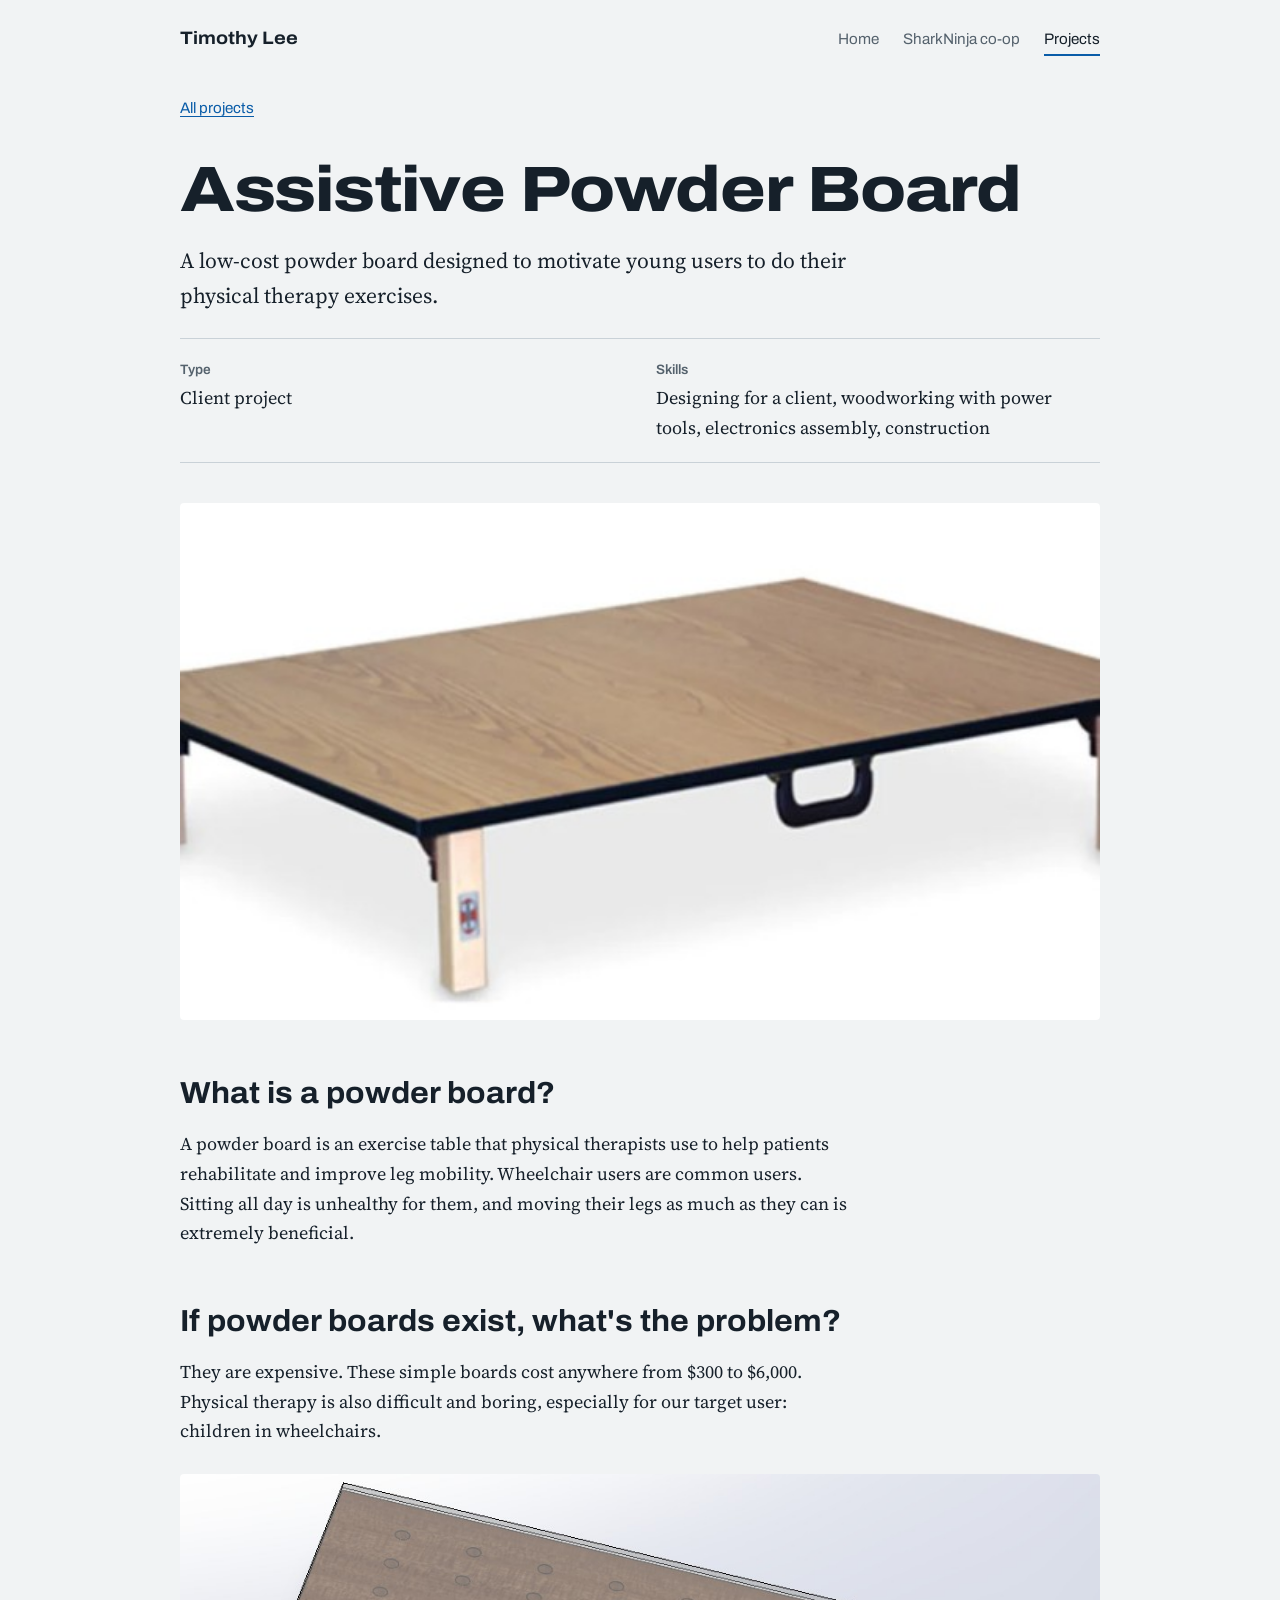
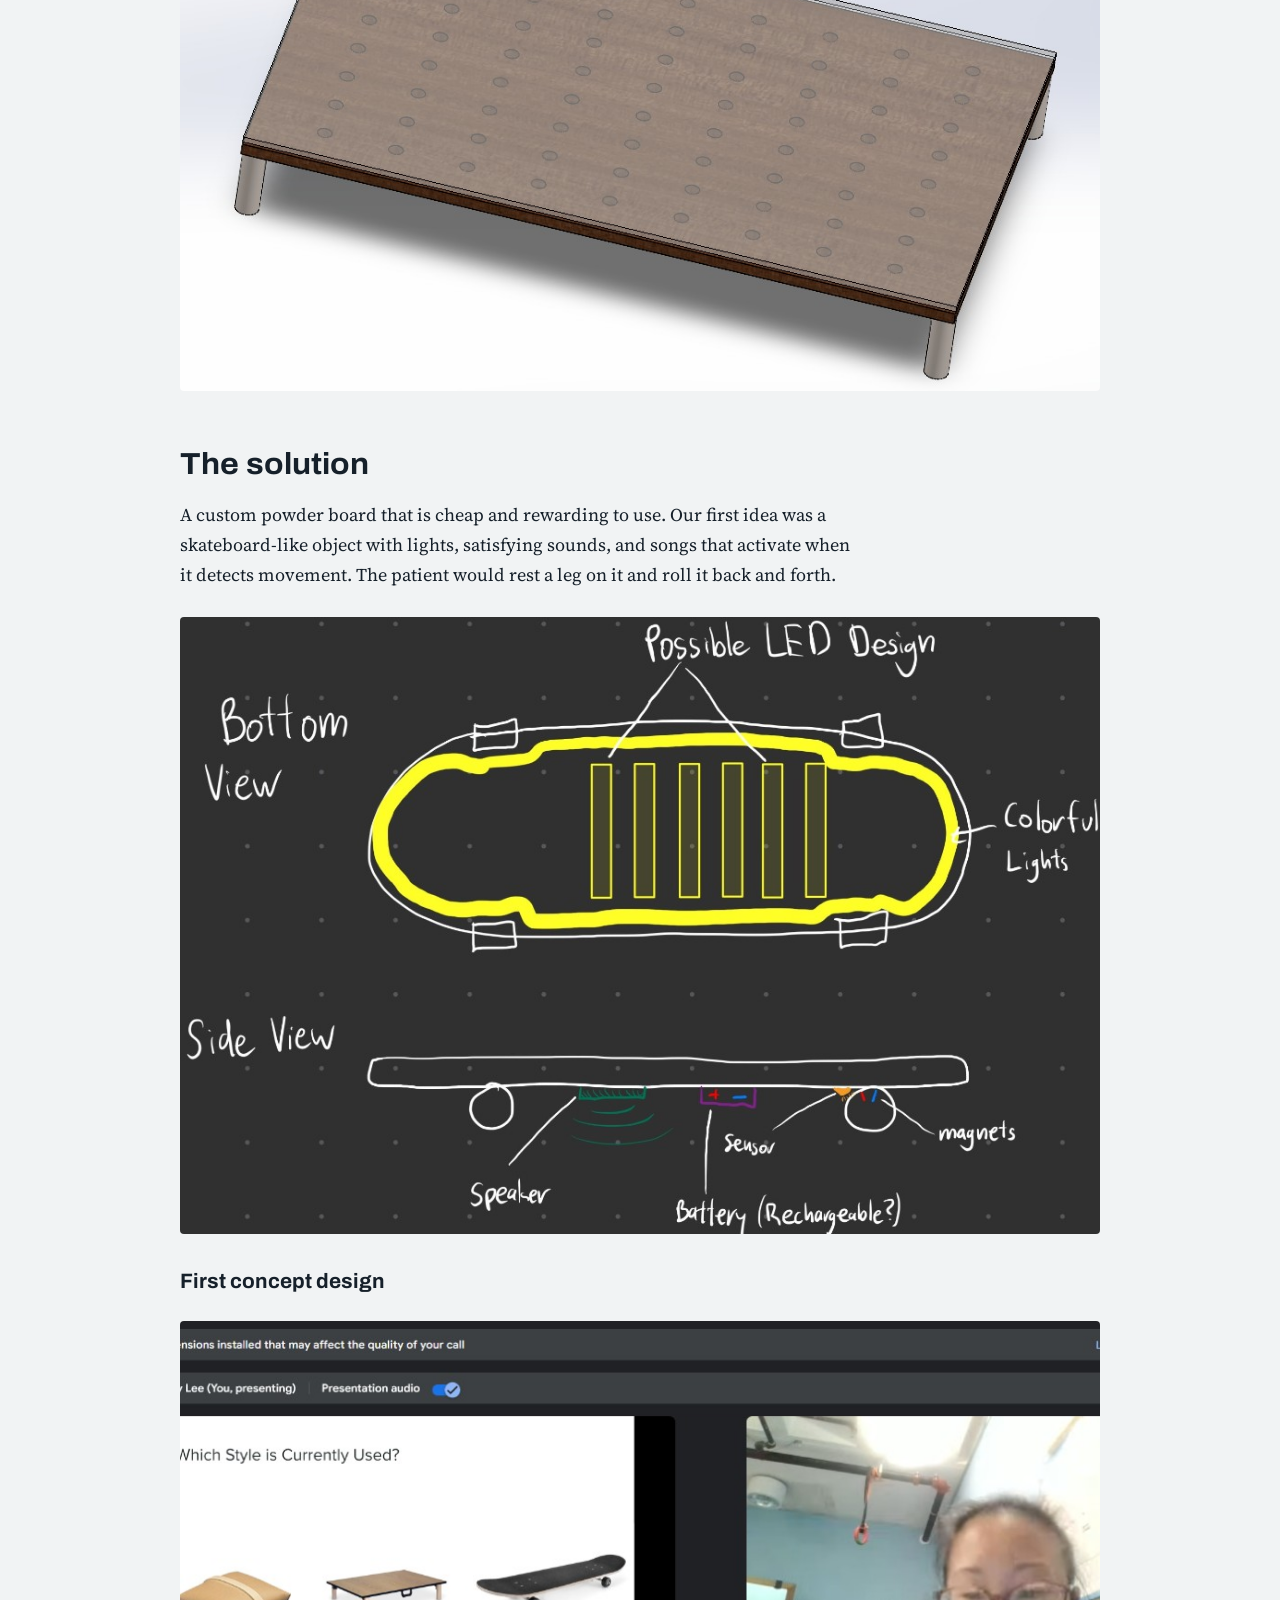
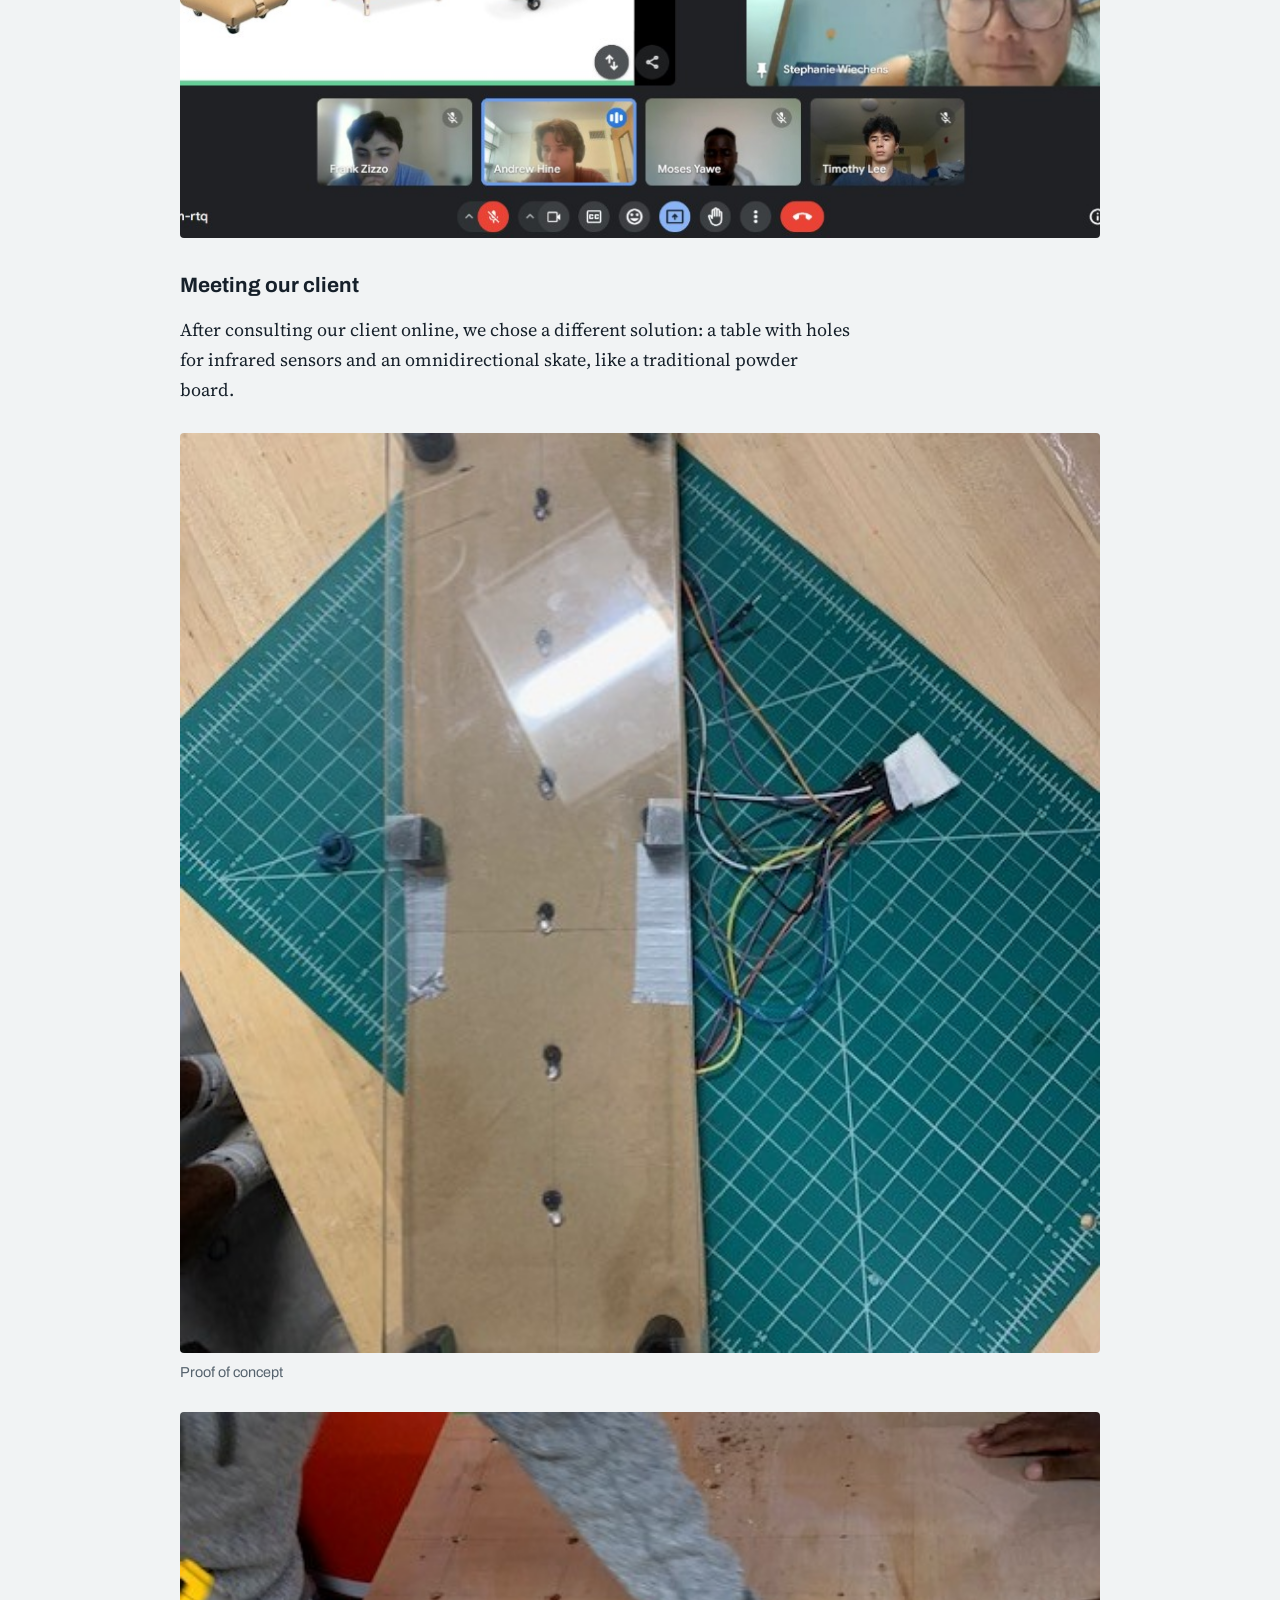
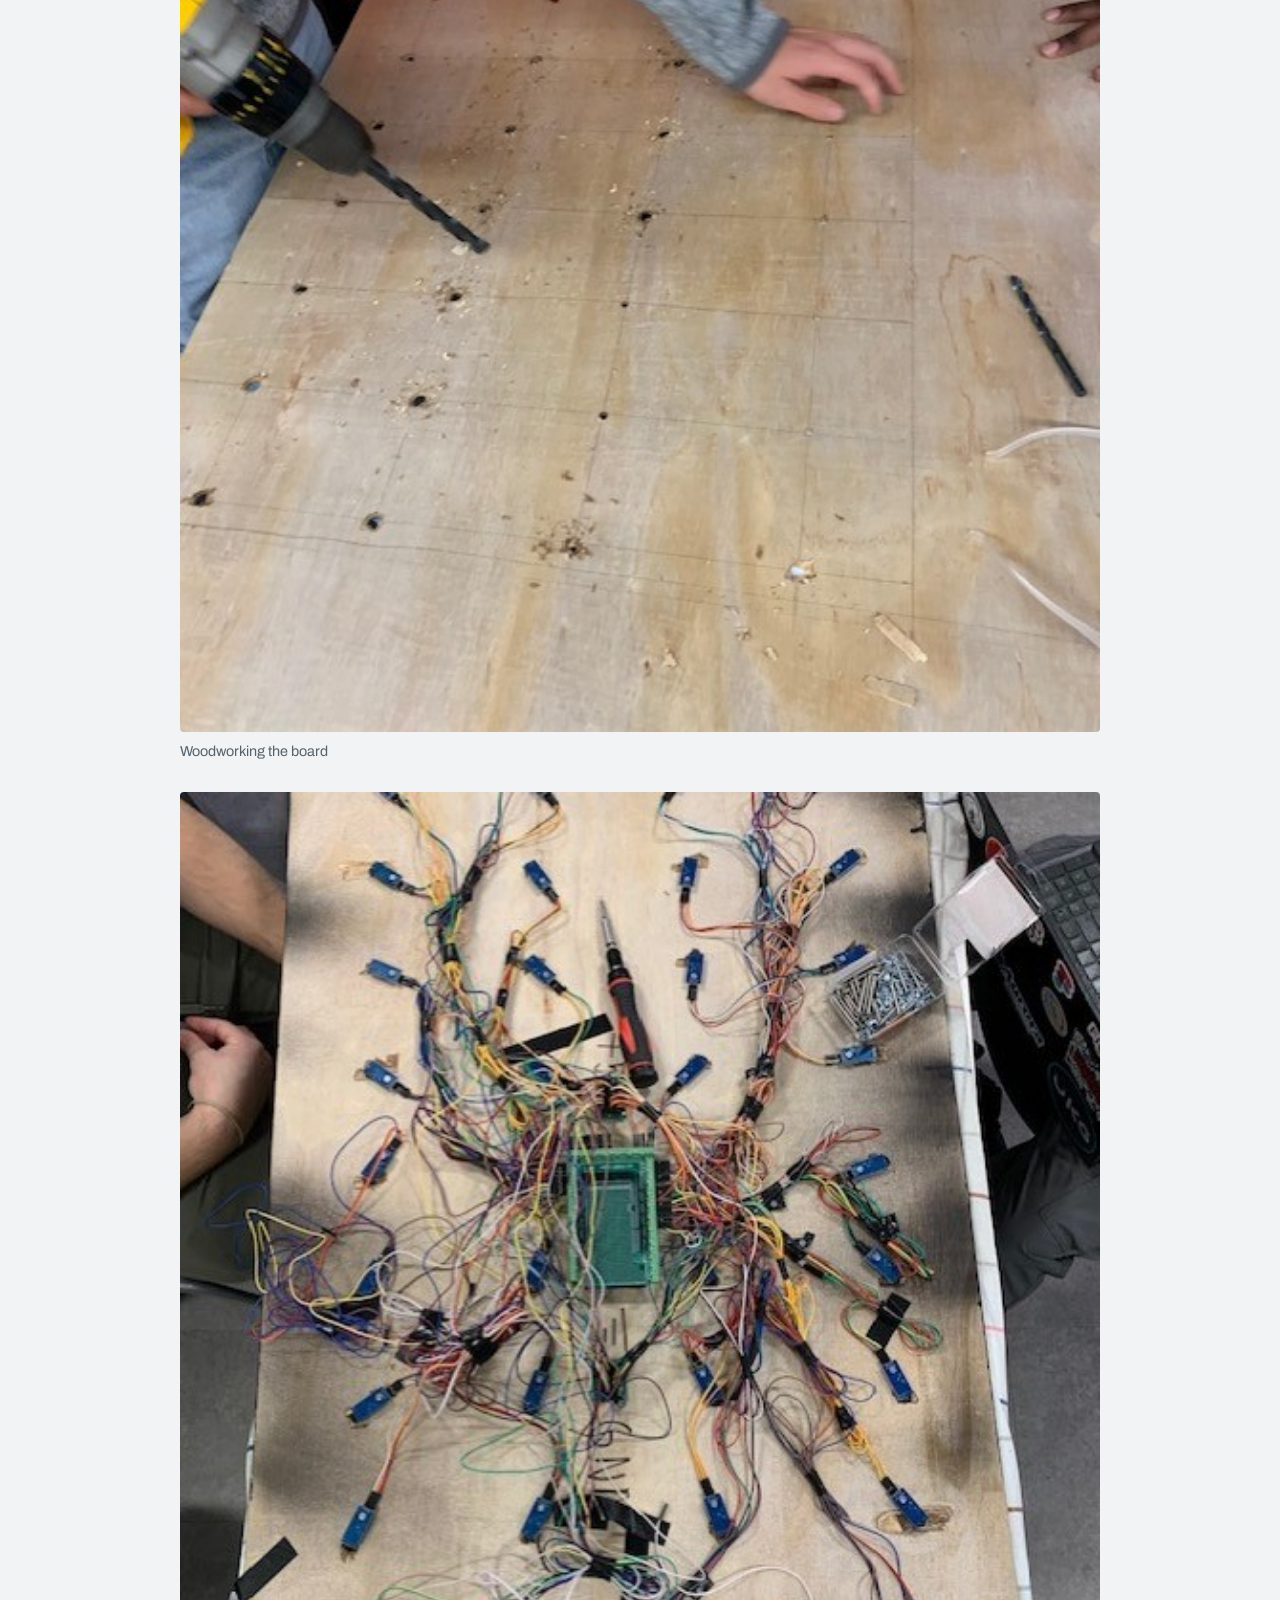
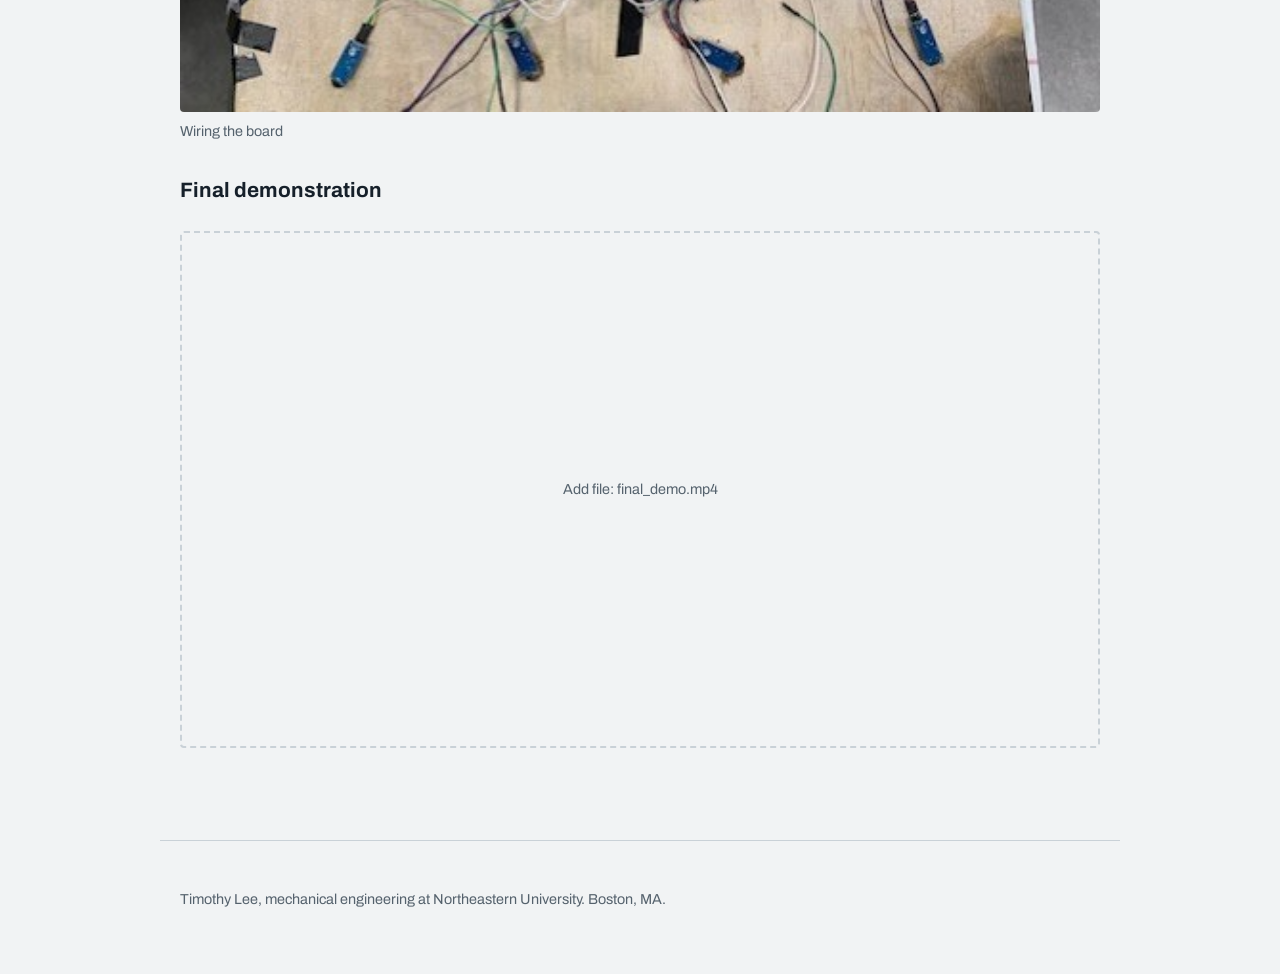
==== assistive-powder-board.html @ 6913d3f7 "Initial commit of portfolio site Co-Authored-By: Claude Opus 5.5 <noreply@anthropic.com>" ====
<!DOCTYPE html>
<html lang="en">
<head>
<meta charset="utf-8">
<meta name="viewport" content="width=device-width, initial-scale=1">
<title>Assistive Powder Board | Timothy Lee</title>
<meta name="description" content="A low-cost powder board designed to motivate young users to do their physical therapy exercises.">
<link rel="preconnect" href="https://fonts.googleapis.com">
<link rel="preconnect" href="https://fonts.gstatic.com" crossorigin>
<link href="https://fonts.googleapis.com/css2?family=Archivo:wdth,wght@75..125,400..800&family=Source+Serif+4:opsz,wght@8..60,400;8..60,600&display=swap" rel="stylesheet">
<link rel="stylesheet" href="style.css">
</head>
<body>
<header class="top">
  <a class="brand" href="index.html">Timothy Lee</a>
  <nav aria-label="Main"><a href="index.html">Home</a><a href="sharkninja.html">SharkNinja co-op</a><a href="projects.html" aria-current="page">Projects</a></nav>
</header>
<main>
<article class="project">
<a class="back" href="projects.html">All projects</a>
<h1>Assistive Powder Board</h1>
<p class="lede">A low-cost powder board designed to motivate young users to do their physical therapy exercises.</p>
<dl class="meta"><div><dt>Type</dt><dd>Client project</dd></div><div><dt>Skills</dt><dd>Designing for a client, woodworking with power tools, electronics assembly, construction</dd></div></dl>
<figure><img src="images/powder-hero.jpg" alt="" loading="lazy" data-name="powder-hero.jpg"></figure>
<h2>What is a powder board?</h2>
<p>A powder board is an exercise table that physical therapists use to help patients rehabilitate and improve leg mobility. Wheelchair users are common users. Sitting all day is unhealthy for them, and moving their legs as much as they can is extremely beneficial.</p>
<h2>If powder boards exist, what&#x27;s the problem?</h2>
<p>They are expensive. These simple boards cost anywhere from $300 to $6,000. Physical therapy is also difficult and boring, especially for our target user: children in wheelchairs.</p>
<figure><img src="images/powder-problem.jpg" alt="" loading="lazy" data-name="powder-problem.jpg"></figure>
<h2>The solution</h2>
<p>A custom powder board that is cheap and rewarding to use. Our first idea was a skateboard-like object with lights, satisfying sounds, and songs that activate when it detects movement. The patient would rest a leg on it and roll it back and forth.</p>
<figure><img src="images/powder-idea.jpg" alt="" loading="lazy" data-name="powder-idea.jpg"></figure>
<h3>First concept design</h3>
<figure><img src="images/powder-concept.jpg" alt="" loading="lazy" data-name="powder-concept.jpg"></figure>
<h3>Meeting our client</h3>
<p>After consulting our client online, we chose a different solution: a table with holes for infrared sensors and an omnidirectional skate, like a traditional powder board.</p>
<figure><img src="images/powder-poc.jpg" alt="Proof of concept" loading="lazy" data-name="powder-poc.jpg"><figcaption>Proof of concept</figcaption></figure>
<figure><img src="images/powder-wood.jpg" alt="Woodworking the board" loading="lazy" data-name="powder-wood.jpg"><figcaption>Woodworking the board</figcaption></figure>
<figure><img src="images/powder-wiring.jpg" alt="Wiring the board" loading="lazy" data-name="powder-wiring.jpg"><figcaption>Wiring the board</figcaption></figure>
<h3>Final demonstration</h3>
<figure><video controls preload="metadata" src="videos/final_demo.mp4" data-name="final_demo.mp4"></video></figure>
</article>
</main>
<footer>
  <p>Timothy Lee, mechanical engineering at Northeastern University. Boston, MA.</p>
</footer>
<script src="site.js"></script>
</body>
</html>
---- style.css ----
:root{
  --bg:#F1F3F4; --ink:#16202A; --muted:#55626D; --line:#C9D1D7; --accent:#0A5CA8; --panel:#E4E9EC;
  --sans:"Archivo","Helvetica Neue",Arial,sans-serif;
  --serif:"Source Serif 4",Georgia,"Times New Roman",serif;
}
@media (prefers-color-scheme:dark){
  :root{--bg:#10171D; --ink:#E7ECEF; --muted:#9AA7B1; --line:#2B3843; --accent:#6DB3F2; --panel:#18222B}
}
*{box-sizing:border-box}
html{scroll-behavior:smooth}
body{margin:0;background:var(--bg);color:var(--ink);font-family:var(--serif);font-size:1.125rem;line-height:1.65}
a{color:var(--accent);text-underline-offset:3px}
a:focus-visible,button:focus-visible{outline:3px solid var(--accent);outline-offset:3px}
.top{display:flex;justify-content:space-between;align-items:baseline;gap:1rem;flex-wrap:wrap;max-width:60rem;margin:0 auto;padding:1.5rem 1.25rem}
.brand{font-family:var(--sans);font-weight:700;color:var(--ink);text-decoration:none;font-stretch:110%}
nav{display:flex;gap:1.5rem;font-family:var(--sans);font-size:.95rem}
nav a{color:var(--muted);text-decoration:none;padding-bottom:2px;border-bottom:2px solid transparent}
nav a:hover{color:var(--ink)}
nav a[aria-current="page"]{color:var(--ink);border-bottom-color:var(--accent)}
main{max-width:60rem;margin:0 auto;padding:0 1.25rem 4rem}
h1,h2,h3{font-family:var(--sans);line-height:1.15;margin:0}
.hero{padding:4rem 0 2.5rem}
.hero h1{font-size:clamp(3.2rem,12vw,8rem);font-weight:800;font-stretch:125%;letter-spacing:-.03em;line-height:.95}
.hero-sub{font-family:var(--sans);font-size:clamp(1.15rem,2.4vw,1.5rem);max-width:34rem;margin:1.5rem 0 0;color:var(--muted)}
.about{max-width:40rem;padding:1rem 0 2rem}
.featured h2,.list-page h1{font-size:1.5rem;font-weight:700;margin:3rem 0 .5rem}
.list-page h1{font-size:clamp(2rem,6vw,3.2rem);font-stretch:115%;font-weight:800;margin-top:2rem}
.rows{list-style:none;margin:0;padding:0;border-top:1px solid var(--line)}
.rows li{border-bottom:1px solid var(--line)}
.rows a{display:grid;grid-template-columns:minmax(10rem,16rem) 1fr;gap:1.5rem;padding:1.1rem .25rem;color:var(--ink);text-decoration:none}
.rows a:hover .t{color:var(--accent);text-decoration:underline;text-underline-offset:4px}
.rows .t{font-family:var(--sans);font-weight:700}
.rows .d{color:var(--muted)}
@media (max-width:40rem){.rows a{grid-template-columns:1fr;gap:.25rem}}
/* project pages */
.back{font-family:var(--sans);font-size:.95rem;display:inline-block;margin:1rem 0 2rem}
.project h1{font-size:clamp(2.2rem,7vw,4rem);font-weight:800;font-stretch:115%;letter-spacing:-.02em}
.lede{font-size:1.35rem;max-width:42rem;margin:1rem 0 1.5rem}
.meta{display:grid;grid-template-columns:repeat(auto-fit,minmax(14rem,1fr));gap:1rem 2rem;margin:0 0 2.5rem;padding:1.25rem 0;border-top:1px solid var(--line);border-bottom:1px solid var(--line)}
.meta dt{font-family:var(--sans);font-size:.85rem;color:var(--muted);font-weight:600}
.meta dd{margin:.1rem 0 0}
.project h2{font-size:1.9rem;font-weight:700;margin:3.5rem 0 1rem;font-stretch:105%}
.project h3{font-size:1.3rem;font-weight:700;margin:2.2rem 0 .75rem}
.project p,.project ul,.project ol{max-width:42rem}
.project li{margin:.3rem 0}
figure{margin:1.75rem 0}
figure img,figure video,figure iframe{display:block;width:100%;height:auto;border-radius:4px;background:var(--panel)}
figure iframe{aspect-ratio:16/9;border:0}
figcaption{font-family:var(--sans);font-size:.9rem;color:var(--muted);margin-top:.5rem;max-width:42rem}
.missing{display:flex;align-items:center;justify-content:center;aspect-ratio:16/9;border:2px dashed var(--line);border-radius:4px;color:var(--muted);font-family:var(--sans);font-size:.9rem;text-align:center;padding:1rem}
footer{max-width:60rem;margin:0 auto;padding:2rem 1.25rem 3rem;border-top:1px solid var(--line);color:var(--muted);font-family:var(--sans);font-size:.9rem}
@media (prefers-reduced-motion:reduce){html{scroll-behavior:auto}}
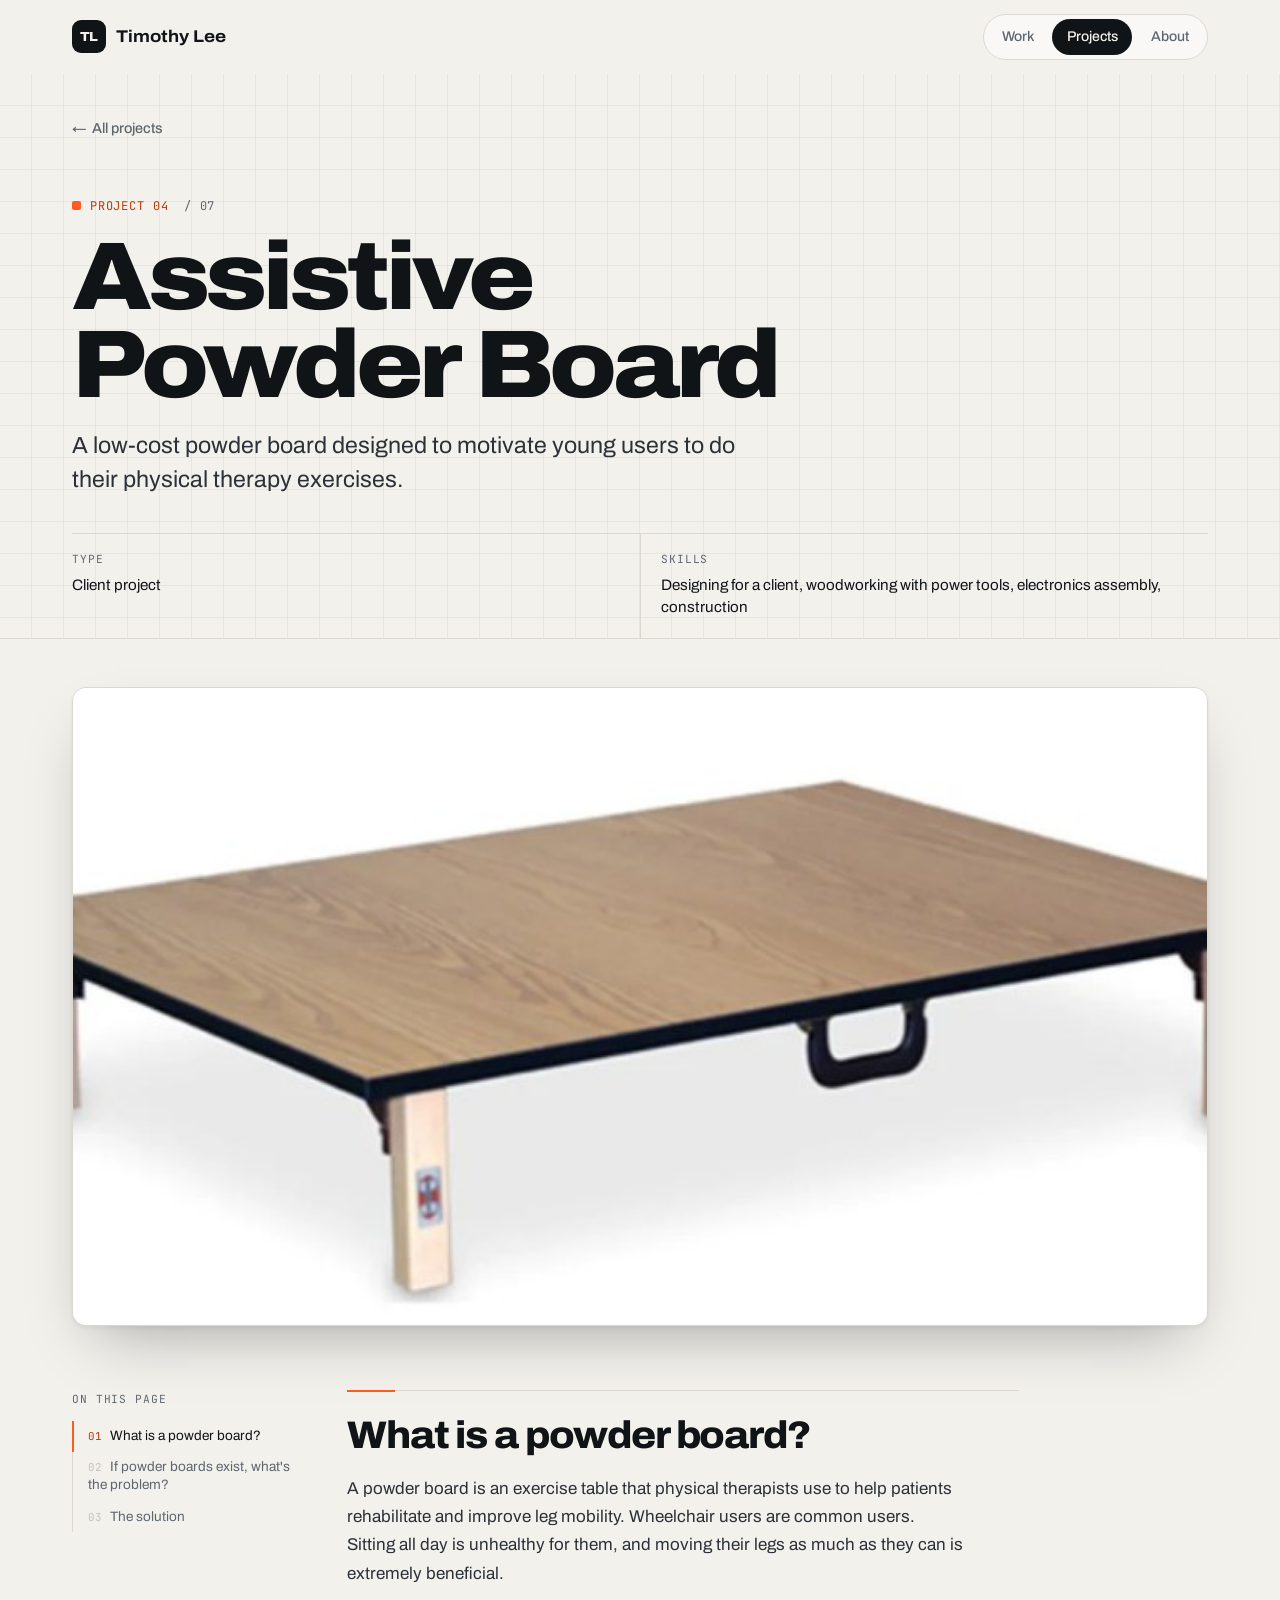
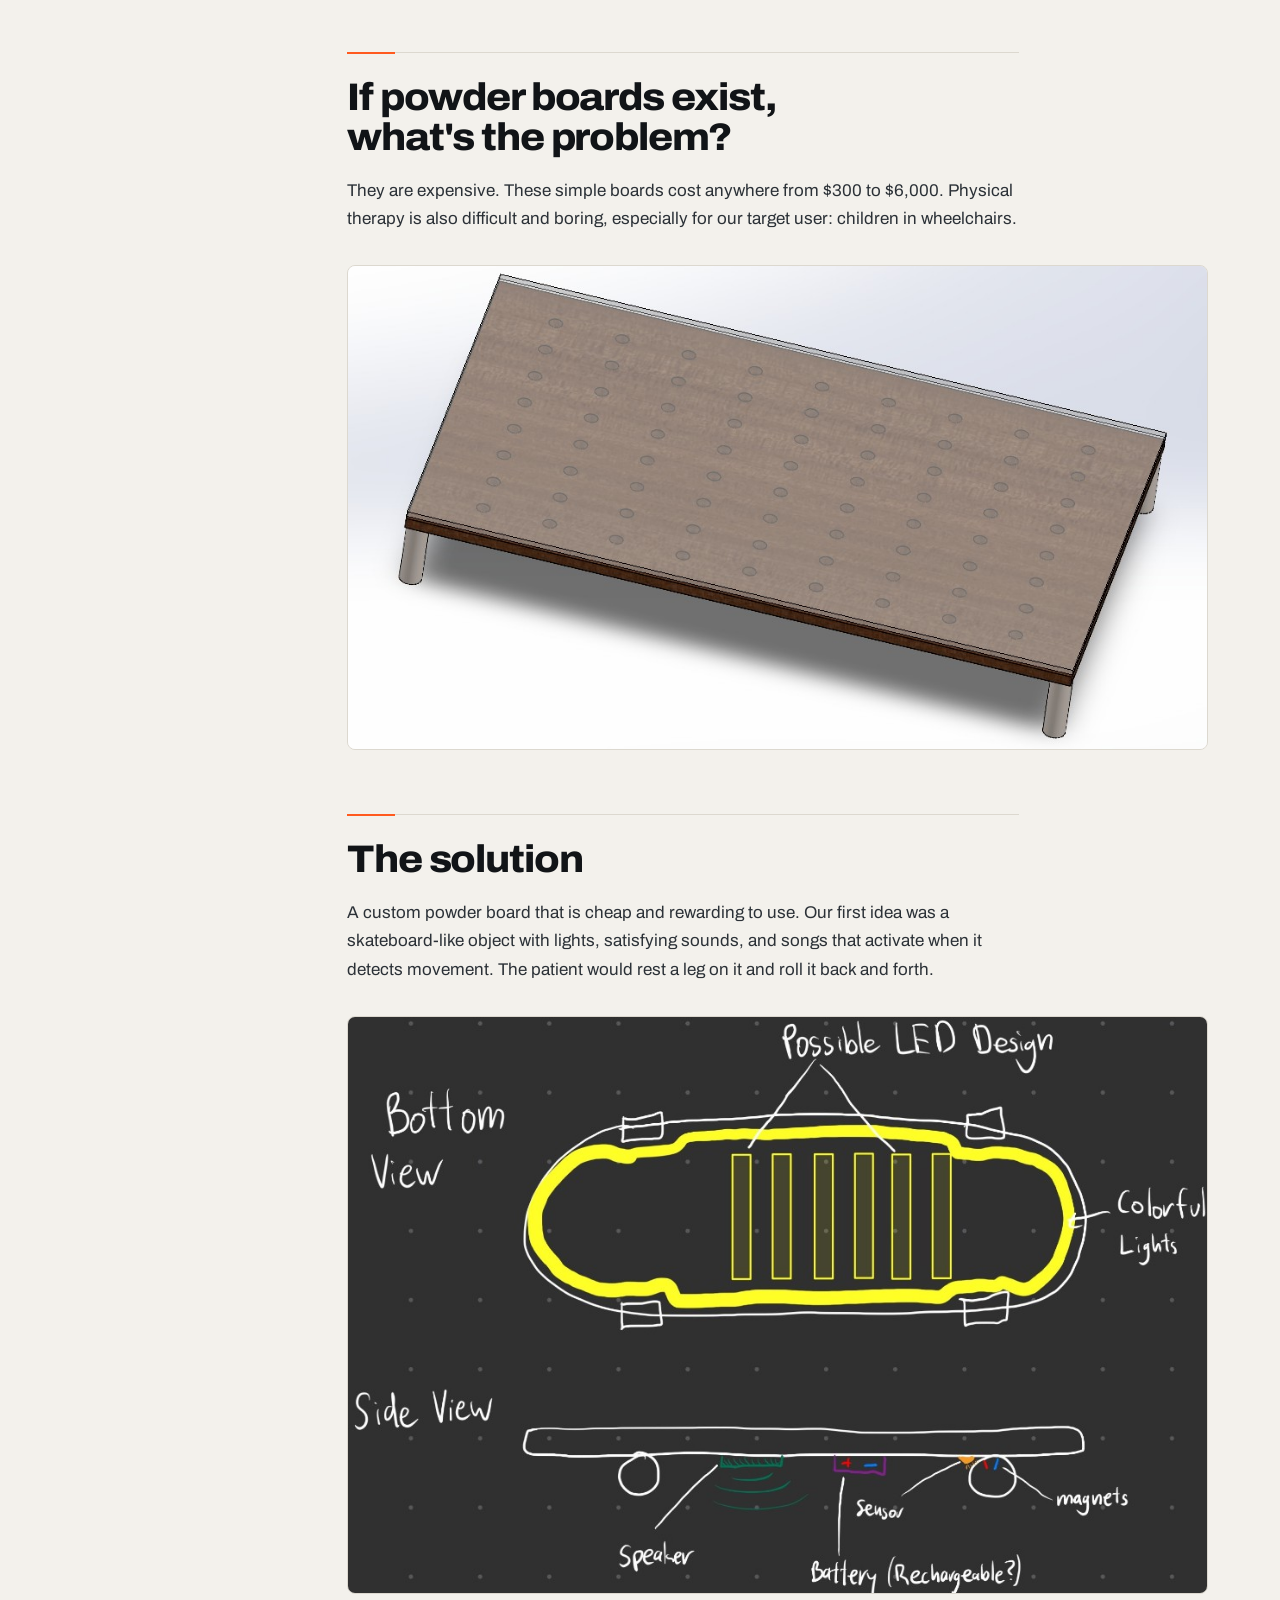
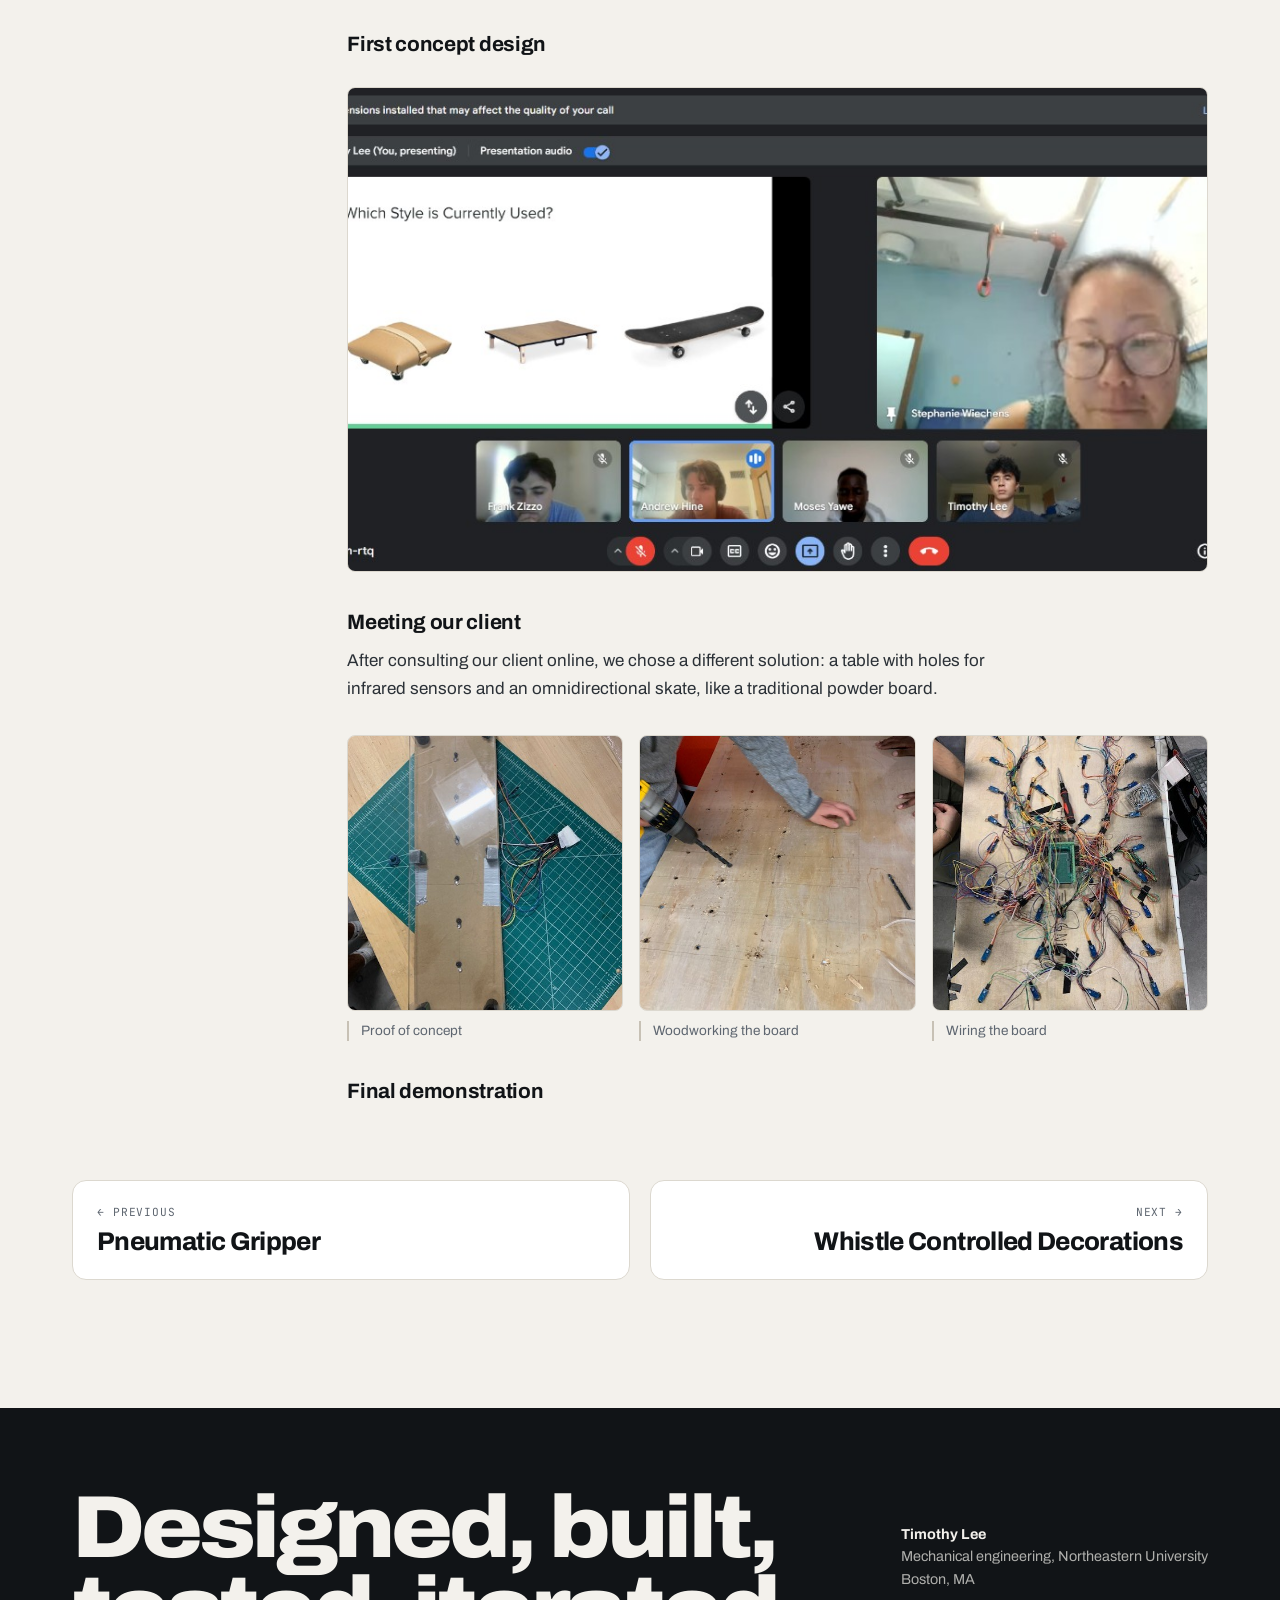
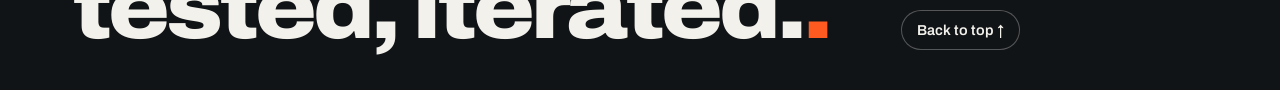
==== commit 8f4fe24f: "Redesign portfolio site New visual design with project cards, case-study layout, table of contents, " ====
--- a/assistive-powder-board.html
+++ b/assistive-powder-board.html
@@ -5,45 +5,61 @@
 <meta name="viewport" content="width=device-width, initial-scale=1">
 <title>Assistive Powder Board | Timothy Lee</title>
 <meta name="description" content="A low-cost powder board designed to motivate young users to do their physical therapy exercises.">
+<meta name="theme-color" content="#F3F1EC" media="(prefers-color-scheme: light)">
+<meta name="theme-color" content="#0D1013" media="(prefers-color-scheme: dark)">
+<link rel="icon" href="data:image/svg+xml,%3Csvg xmlns='http://www.w3.org/2000/svg' viewBox='0 0 64 64'%3E%3Crect width='64' height='64' rx='14' fill='%23FF5A1F'/%3E%3Ctext x='32' y='43' font-family='Arial,sans-serif' font-size='30' font-weight='800' text-anchor='middle' fill='%23111417'%3ETL%3C/text%3E%3C/svg%3E">
 <link rel="preconnect" href="https://fonts.googleapis.com">
 <link rel="preconnect" href="https://fonts.gstatic.com" crossorigin>
-<link href="https://fonts.googleapis.com/css2?family=Archivo:wdth,wght@75..125,400..800&family=Source+Serif+4:opsz,wght@8..60,400;8..60,600&display=swap" rel="stylesheet">
+<link href="https://fonts.googleapis.com/css2?family=Archivo:wdth,wght@62..125,100..900&family=JetBrains+Mono:wght@400;500&display=swap" rel="stylesheet">
 <link rel="stylesheet" href="style.css">
+<script>document.documentElement.classList.add('js')</script>
 </head>
-<body>
-<header class="top">
-  <a class="brand" href="index.html">Timothy Lee</a>
-  <nav aria-label="Main"><a href="index.html">Home</a><a href="sharkninja.html">SharkNinja co-op</a><a href="projects.html" aria-current="page">Projects</a></nav>
-</header>
-<main>
+<body id="top">
+<a class="skip" href="#main">Skip to content</a>
+<header class="top"><div class="top-in">
+  <a class="brand" href="index.html"><span class="mark" aria-hidden="true">TL</span><span class="brand-name">Timothy Lee</span></a>
+  <nav aria-label="Main"><a href="index.html#work">Work</a><a href="projects.html" aria-current="page">Projects</a><a href="index.html#about">About</a></nav>
+</div></header>
+<main id="main">
 <article class="project">
-<a class="back" href="projects.html">All projects</a>
+<header class="proj-head"><div class="wrap">
+<a class="back" href="projects.html"><span aria-hidden="true">←</span> All projects</a>
+<p class="kicker"><span>Project 04</span><span>/ 07</span></p>
 <h1>Assistive Powder Board</h1>
 <p class="lede">A low-cost powder board designed to motivate young users to do their physical therapy exercises.</p>
 <dl class="meta"><div><dt>Type</dt><dd>Client project</dd></div><div><dt>Skills</dt><dd>Designing for a client, woodworking with power tools, electronics assembly, construction</dd></div></dl>
-<figure><img src="images/powder-hero.jpg" alt="" loading="lazy" data-name="powder-hero.jpg"></figure>
-<h2>What is a powder board?</h2>
+</div></header>
+<div class="wrap"><figure class="cover"><img src="images/powder-hero.jpg" alt="" data-name="powder-hero.jpg"></figure></div>
+<div class="proj-body wrap has-toc">
+<aside class="toc" aria-label="On this page"><p class="toc-h">On this page</p><ol><li><a href="#what-is-a-powder-board">What is a powder board?</a></li><li><a href="#if-powder-boards-exist-what-s-the-problem">If powder boards exist, what&#x27;s the problem?</a></li><li><a href="#the-solution">The solution</a></li></ol></aside>
+<div class="prose">
+<h2 id="what-is-a-powder-board">What is a powder board?</h2>
 <p>A powder board is an exercise table that physical therapists use to help patients rehabilitate and improve leg mobility. Wheelchair users are common users. Sitting all day is unhealthy for them, and moving their legs as much as they can is extremely beneficial.</p>
-<h2>If powder boards exist, what&#x27;s the problem?</h2>
+<h2 id="if-powder-boards-exist-what-s-the-problem">If powder boards exist, what&#x27;s the problem?</h2>
 <p>They are expensive. These simple boards cost anywhere from $300 to $6,000. Physical therapy is also difficult and boring, especially for our target user: children in wheelchairs.</p>
 <figure><img src="images/powder-problem.jpg" alt="" loading="lazy" data-name="powder-problem.jpg"></figure>
-<h2>The solution</h2>
+<h2 id="the-solution">The solution</h2>
 <p>A custom powder board that is cheap and rewarding to use. Our first idea was a skateboard-like object with lights, satisfying sounds, and songs that activate when it detects movement. The patient would rest a leg on it and roll it back and forth.</p>
 <figure><img src="images/powder-idea.jpg" alt="" loading="lazy" data-name="powder-idea.jpg"></figure>
 <h3>First concept design</h3>
 <figure><img src="images/powder-concept.jpg" alt="" loading="lazy" data-name="powder-concept.jpg"></figure>
 <h3>Meeting our client</h3>
 <p>After consulting our client online, we chose a different solution: a table with holes for infrared sensors and an omnidirectional skate, like a traditional powder board.</p>
-<figure><img src="images/powder-poc.jpg" alt="Proof of concept" loading="lazy" data-name="powder-poc.jpg"><figcaption>Proof of concept</figcaption></figure>
-<figure><img src="images/powder-wood.jpg" alt="Woodworking the board" loading="lazy" data-name="powder-wood.jpg"><figcaption>Woodworking the board</figcaption></figure>
-<figure><img src="images/powder-wiring.jpg" alt="Wiring the board" loading="lazy" data-name="powder-wiring.jpg"><figcaption>Wiring the board</figcaption></figure>
+<div class="gallery g3"><figure><img src="images/powder-poc.jpg" alt="Proof of concept" loading="lazy" data-name="powder-poc.jpg"><figcaption>Proof of concept</figcaption></figure><figure><img src="images/powder-wood.jpg" alt="Woodworking the board" loading="lazy" data-name="powder-wood.jpg"><figcaption>Woodworking the board</figcaption></figure><figure><img src="images/powder-wiring.jpg" alt="Wiring the board" loading="lazy" data-name="powder-wiring.jpg"><figcaption>Wiring the board</figcaption></figure></div>
 <h3>Final demonstration</h3>
-<figure><video controls preload="metadata" src="videos/final_demo.mp4" data-name="final_demo.mp4"></video></figure>
+<figure class="media"><video controls preload="metadata" src="videos/final_demo.mp4" data-name="final_demo.mp4"></video></figure>
+</div>
+</div>
+<nav class="pager wrap" aria-label="More work"><a class="prev" href="pneumatic-gripper.html"><span>Previous</span><strong>Pneumatic Gripper</strong></a><a class="next" href="whistle-controlled-decorations.html"><span>Next</span><strong>Whistle Controlled Decorations</strong></a></nav>
 </article>
 </main>
-<footer>
-  <p>Timothy Lee, mechanical engineering at Northeastern University. Boston, MA.</p>
-</footer>
+<footer class="foot"><div class="wrap foot-in">
+  <p class="foot-big">Designed, built,<br>tested, iterated.</p>
+  <div class="foot-meta">
+    <p><strong>Timothy Lee</strong><br>Mechanical engineering, Northeastern University<br>Boston, MA</p>
+    <a class="totop" href="#top">Back to top <span aria-hidden="true">↑</span></a>
+  </div>
+</div></footer>
 <script src="site.js"></script>
 </body>
 </html>
--- a/style.css
+++ b/style.css
@@ -1,52 +1,287 @@
+/* ---------- tokens ---------- */
 :root{
-  --bg:#F1F3F4; --ink:#16202A; --muted:#55626D; --line:#C9D1D7; --accent:#0A5CA8; --panel:#E4E9EC;
-  --sans:"Archivo","Helvetica Neue",Arial,sans-serif;
-  --serif:"Source Serif 4",Georgia,"Times New Roman",serif;
+  --bg:#F3F1EC; --surface:#FFFFFF; --sunk:#E9E6DF;
+  --ink:#111417; --ink-2:#2B3137; --muted:#5E6670;
+  --line:#DCD8CF; --line-2:#C7C1B5;
+  --accent:#FF5A1F; --accent-ink:#B83A0B; --accent-soft:#FFE4D6; --on-accent:#111417;
+  --grid:rgba(17,20,23,.055); --foot-bg:#111417; --foot-ink:#F3F1EC;
+  --shadow:0 1px 2px rgba(17,20,23,.05),0 10px 30px -14px rgba(17,20,23,.22);
+  --shadow-lg:0 2px 4px rgba(17,20,23,.06),0 28px 60px -24px rgba(17,20,23,.35);
+  --sans:"Archivo",system-ui,-apple-system,"Segoe UI",Roboto,sans-serif;
+  --mono:"JetBrains Mono",ui-monospace,SFMono-Regular,Menlo,Consolas,monospace;
+  --wrap:76rem; --gutter:clamp(1rem,4vw,2.5rem); --r:14px; --r-sm:8px;
+  --ease:cubic-bezier(.2,.7,.2,1);
+  color-scheme:light;
 }
 @media (prefers-color-scheme:dark){
-  :root{--bg:#10171D; --ink:#E7ECEF; --muted:#9AA7B1; --line:#2B3843; --accent:#6DB3F2; --panel:#18222B}
-}
-*{box-sizing:border-box}
-html{scroll-behavior:smooth}
-body{margin:0;background:var(--bg);color:var(--ink);font-family:var(--serif);font-size:1.125rem;line-height:1.65}
-a{color:var(--accent);text-underline-offset:3px}
-a:focus-visible,button:focus-visible{outline:3px solid var(--accent);outline-offset:3px}
-.top{display:flex;justify-content:space-between;align-items:baseline;gap:1rem;flex-wrap:wrap;max-width:60rem;margin:0 auto;padding:1.5rem 1.25rem}
-.brand{font-family:var(--sans);font-weight:700;color:var(--ink);text-decoration:none;font-stretch:110%}
-nav{display:flex;gap:1.5rem;font-family:var(--sans);font-size:.95rem}
-nav a{color:var(--muted);text-decoration:none;padding-bottom:2px;border-bottom:2px solid transparent}
-nav a:hover{color:var(--ink)}
-nav a[aria-current="page"]{color:var(--ink);border-bottom-color:var(--accent)}
-main{max-width:60rem;margin:0 auto;padding:0 1.25rem 4rem}
-h1,h2,h3{font-family:var(--sans);line-height:1.15;margin:0}
-.hero{padding:4rem 0 2.5rem}
-.hero h1{font-size:clamp(3.2rem,12vw,8rem);font-weight:800;font-stretch:125%;letter-spacing:-.03em;line-height:.95}
-.hero-sub{font-family:var(--sans);font-size:clamp(1.15rem,2.4vw,1.5rem);max-width:34rem;margin:1.5rem 0 0;color:var(--muted)}
-.about{max-width:40rem;padding:1rem 0 2rem}
-.featured h2,.list-page h1{font-size:1.5rem;font-weight:700;margin:3rem 0 .5rem}
-.list-page h1{font-size:clamp(2rem,6vw,3.2rem);font-stretch:115%;font-weight:800;margin-top:2rem}
-.rows{list-style:none;margin:0;padding:0;border-top:1px solid var(--line)}
-.rows li{border-bottom:1px solid var(--line)}
-.rows a{display:grid;grid-template-columns:minmax(10rem,16rem) 1fr;gap:1.5rem;padding:1.1rem .25rem;color:var(--ink);text-decoration:none}
-.rows a:hover .t{color:var(--accent);text-decoration:underline;text-underline-offset:4px}
-.rows .t{font-family:var(--sans);font-weight:700}
-.rows .d{color:var(--muted)}
-@media (max-width:40rem){.rows a{grid-template-columns:1fr;gap:.25rem}}
-/* project pages */
-.back{font-family:var(--sans);font-size:.95rem;display:inline-block;margin:1rem 0 2rem}
-.project h1{font-size:clamp(2.2rem,7vw,4rem);font-weight:800;font-stretch:115%;letter-spacing:-.02em}
-.lede{font-size:1.35rem;max-width:42rem;margin:1rem 0 1.5rem}
-.meta{display:grid;grid-template-columns:repeat(auto-fit,minmax(14rem,1fr));gap:1rem 2rem;margin:0 0 2.5rem;padding:1.25rem 0;border-top:1px solid var(--line);border-bottom:1px solid var(--line)}
-.meta dt{font-family:var(--sans);font-size:.85rem;color:var(--muted);font-weight:600}
-.meta dd{margin:.1rem 0 0}
-.project h2{font-size:1.9rem;font-weight:700;margin:3.5rem 0 1rem;font-stretch:105%}
-.project h3{font-size:1.3rem;font-weight:700;margin:2.2rem 0 .75rem}
-.project p,.project ul,.project ol{max-width:42rem}
-.project li{margin:.3rem 0}
-figure{margin:1.75rem 0}
-figure img,figure video,figure iframe{display:block;width:100%;height:auto;border-radius:4px;background:var(--panel)}
+  :root{
+    --bg:#0D1013; --surface:#151A1F; --sunk:#11151A;
+    --ink:#ECEEF0; --ink-2:#C9CED3; --muted:#98A1AB;
+    --line:#232A31; --line-2:#333C46;
+    --accent:#FF6A33; --accent-ink:#FF8D60; --accent-soft:#2E1A12; --on-accent:#111417;
+    --grid:rgba(236,238,240,.045); --foot-bg:#07090B; --foot-ink:#ECEEF0;
+    --shadow:0 1px 2px rgba(0,0,0,.4),0 12px 32px -16px rgba(0,0,0,.8);
+    --shadow-lg:0 2px 4px rgba(0,0,0,.4),0 30px 70px -26px rgba(0,0,0,.9);
+    color-scheme:dark;
+  }
+}
+
+/* ---------- base ---------- */
+*,*::before,*::after{box-sizing:border-box}
+html{scroll-behavior:smooth;scroll-padding-top:5.5rem;-webkit-text-size-adjust:100%}
+body{margin:0;background:var(--bg);color:var(--ink);font-family:var(--sans);font-size:1.0625rem;line-height:1.65;
+  font-variation-settings:"wdth" 100;-webkit-font-smoothing:antialiased;text-rendering:optimizeLegibility;overflow-x:hidden}
+img,video,iframe{max-width:100%}
+a{color:var(--accent-ink);text-decoration-thickness:1px;text-underline-offset:3px}
+a:hover{text-decoration-thickness:2px}
+:focus-visible{outline:2px solid var(--accent);outline-offset:3px;border-radius:4px}
+::selection{background:var(--accent);color:var(--on-accent)}
+h1,h2,h3{margin:0;line-height:1.05;letter-spacing:-.02em;text-wrap:balance}
+p{text-wrap:pretty}
+.wrap{max-width:var(--wrap);margin-inline:auto;padding-inline:var(--gutter)}
+.skip{position:absolute;left:-999px;top:.5rem;z-index:100;background:var(--ink);color:var(--bg);padding:.5rem .9rem;border-radius:var(--r-sm)}
+.skip:focus{left:.5rem}
+
+.kicker{display:flex;flex-wrap:wrap;gap:.35rem .9rem;margin:0 0 1rem;font-family:var(--mono);font-size:.75rem;letter-spacing:.08em;text-transform:uppercase;color:var(--muted)}
+.kicker span:first-child{color:var(--accent-ink)}
+.kicker span:first-child::before{content:"";display:inline-block;width:.55rem;height:.55rem;margin-right:.55rem;background:var(--accent);border-radius:2px;vertical-align:.02rem}
+
+.tags{display:flex;flex-wrap:wrap;gap:.4rem}
+.tags span{font-family:var(--mono);font-size:.7rem;letter-spacing:.03em;padding:.22rem .55rem;border:1px solid var(--line-2);border-radius:999px;color:var(--ink-2);background:color-mix(in srgb,var(--surface) 60%,transparent)}
+
+/* ---------- header ---------- */
+.top{position:sticky;top:0;z-index:50;background:color-mix(in srgb,var(--bg) 82%,transparent);
+  backdrop-filter:saturate(1.4) blur(14px);-webkit-backdrop-filter:saturate(1.4) blur(14px);
+  border-bottom:1px solid transparent;transition:border-color .2s}
+.top.scrolled{border-bottom-color:var(--line)}
+.top-in{display:flex;align-items:center;justify-content:space-between;gap:1rem;max-width:var(--wrap);margin:0 auto;padding:.85rem var(--gutter)}
+.brand{display:flex;align-items:center;gap:.65rem;color:var(--ink);text-decoration:none;font-weight:700;font-variation-settings:"wdth" 110}
+.mark{display:grid;place-items:center;width:2.1rem;height:2.1rem;border-radius:9px;background:var(--ink);color:var(--bg);
+  font-size:.82rem;font-weight:800;letter-spacing:-.02em;transition:background .25s var(--ease),transform .25s var(--ease)}
+.brand:hover .mark{background:var(--accent);color:var(--on-accent);transform:rotate(-8deg)}
+nav[aria-label="Main"]{display:flex;gap:.25rem;padding:.25rem;border:1px solid var(--line);border-radius:999px;background:color-mix(in srgb,var(--surface) 55%,transparent)}
+nav[aria-label="Main"] a{font-size:.88rem;font-weight:500;color:var(--muted);text-decoration:none;padding:.4rem .9rem;border-radius:999px;transition:color .15s,background .15s}
+nav[aria-label="Main"] a:hover{color:var(--ink);background:var(--sunk)}
+nav[aria-label="Main"] a[aria-current="page"]{color:var(--bg);background:var(--ink)}
+@media (max-width:30rem){.brand-name{display:none}nav[aria-label="Main"] a{padding:.4rem .75rem}}
+
+/* ---------- buttons ---------- */
+.btn{display:inline-flex;align-items:center;gap:.5rem;padding:.8rem 1.25rem;border-radius:999px;background:var(--ink);color:var(--bg);
+  font-weight:600;font-size:.95rem;text-decoration:none;transition:transform .2s var(--ease),background .2s,box-shadow .2s}
+.btn:hover{background:var(--accent);color:var(--on-accent);transform:translateY(-2px);box-shadow:var(--shadow)}
+.btn.ghost{background:transparent;color:var(--ink);box-shadow:inset 0 0 0 1px var(--line-2)}
+.btn.ghost:hover{background:var(--surface);box-shadow:inset 0 0 0 1px var(--ink),var(--shadow)}
+
+/* ---------- hero ---------- */
+.hero{position:relative;overflow:hidden;border-bottom:1px solid var(--line);
+  background-image:linear-gradient(var(--grid) 1px,transparent 1px),linear-gradient(90deg,var(--grid) 1px,transparent 1px);
+  background-size:32px 32px;background-position:-1px -1px}
+.hero::after{content:"";position:absolute;inset:auto 0 0 0;height:40%;background:linear-gradient(transparent,var(--bg));pointer-events:none}
+.hero-in{position:relative;z-index:1;display:grid;grid-template-columns:1.05fr 1fr;gap:clamp(2rem,5vw,4.5rem);align-items:center;padding-block:clamp(3rem,8vw,6.5rem) clamp(3rem,7vw,5.5rem)}
+.hero h1{font-size:clamp(3.6rem,10.5vw,8.6rem);font-weight:850;line-height:.86;letter-spacing:-.045em;font-variation-settings:"wdth" 112;margin:.25rem 0 1.5rem}
+.hero .dot{color:var(--accent)}
+.hero-sub{font-size:clamp(1.1rem,1.8vw,1.35rem);line-height:1.5;color:var(--ink-2);max-width:31rem;margin:0 0 2rem}
+.cta{display:flex;flex-wrap:wrap;gap:.75rem;margin:0}
+.hero-art{display:grid;grid-template-columns:1fr 1fr;grid-template-rows:auto auto;gap:.9rem}
+.hf{margin:0;position:relative;border-radius:var(--r);overflow:hidden;background:var(--surface);box-shadow:var(--shadow-lg);border:1px solid var(--line)}
+.hf img{display:block;width:100%;height:100%;object-fit:cover;transition:transform .8s var(--ease)}
+.hf:hover img{transform:scale(1.04)}
+.hf1{grid-column:1/-1;aspect-ratio:16/9}
+.hf2,.hf3{aspect-ratio:4/3}
+.hf figcaption{position:absolute;left:.6rem;bottom:.6rem;display:flex;gap:.5rem;align-items:center;padding:.3rem .6rem;border-radius:999px;
+  background:color-mix(in srgb,var(--bg) 86%,transparent);backdrop-filter:blur(8px);-webkit-backdrop-filter:blur(8px);
+  font-family:var(--mono);font-size:.68rem;letter-spacing:.04em;color:var(--ink)}
+.hf figcaption span{color:var(--accent-ink)}
+.hf.thumb-missing{background:var(--sunk)}
+@media (min-width:56rem){
+  .hf1{transform:rotate(-1.2deg)}
+  .hf2{transform:translateY(.5rem) rotate(1.4deg)}
+  .hf3{transform:translateY(-.25rem) rotate(-.6deg)}
+}
+@media (max-width:56rem){.hero-in{grid-template-columns:1fr}}
+@media (max-width:36rem){.hf2 figcaption,.hf3 figcaption{display:none}}
+
+/* ---------- stats ---------- */
+.stats-band{border-bottom:1px solid var(--line)}
+.stats{display:grid;grid-template-columns:repeat(4,1fr);margin:0;padding-block:0}
+.stat{padding:1.6rem 1.25rem 1.7rem;border-left:1px solid var(--line)}
+.stat:first-child{border-left:0;padding-left:0}
+.stat dt{font-size:clamp(2rem,3.6vw,2.9rem);font-weight:800;letter-spacing:-.04em;line-height:1;font-variation-settings:"wdth" 108}
+.stat dd{margin:.6rem 0 0;font-size:.88rem;line-height:1.45;color:var(--muted);max-width:15rem}
+@media (max-width:56rem){
+  .stats{grid-template-columns:1fr 1fr}
+  .stat:nth-child(odd){border-left:0;padding-left:0}
+  .stat:nth-child(n+3){border-top:1px solid var(--line)}
+}
+
+/* ---------- sections ---------- */
+.section{padding-block:clamp(4rem,9vw,7rem) 0}
+.sec-head{display:flex;flex-wrap:wrap;align-items:flex-end;justify-content:space-between;gap:.5rem 2rem;margin-bottom:2rem;padding-bottom:1.25rem;border-bottom:1px solid var(--line)}
+.sec-head .kicker{flex-basis:100%;margin:0}
+.sec-head h2{font-size:clamp(2.4rem,6vw,4.25rem);font-weight:800;letter-spacing:-.04em;font-variation-settings:"wdth" 108}
+.sec-link{font-weight:600;font-size:.95rem;color:var(--ink);text-decoration:none;padding-bottom:.4rem}
+.sec-link:hover{color:var(--accent-ink)}
+
+/* ---------- experience ---------- */
+.xps{display:grid;grid-template-columns:1fr 1fr;gap:1.25rem}
+.xp{display:flex;flex-direction:column;color:inherit;text-decoration:none;background:var(--surface);border:1px solid var(--line);border-radius:var(--r);overflow:hidden;
+  transition:transform .35s var(--ease),box-shadow .35s var(--ease),border-color .35s}
+.xp:hover{transform:translateY(-4px);box-shadow:var(--shadow-lg);border-color:var(--line-2)}
+.xp-media{position:relative;display:block;aspect-ratio:16/8;overflow:hidden;background:var(--sunk);
+  background-image:linear-gradient(var(--grid) 1px,transparent 1px),linear-gradient(90deg,var(--grid) 1px,transparent 1px);background-size:24px 24px}
+.xp-media img{position:relative;z-index:1;display:block;width:100%;height:100%;object-fit:cover;transition:transform .8s var(--ease)}
+.xp:hover .xp-media img{transform:scale(1.04)}
+.xp-mono{position:absolute;inset:0;display:grid;place-items:center;font-size:clamp(6rem,14vw,10rem);font-weight:900;letter-spacing:-.06em;color:var(--accent);opacity:.9;font-variation-settings:"wdth" 125}
+.xp-body{display:flex;flex-direction:column;gap:.6rem;padding:1.5rem 1.5rem 1.6rem;flex:1}
+.xp-t{font-size:clamp(1.8rem,3.4vw,2.5rem);font-weight:800;letter-spacing:-.035em;line-height:1;font-variation-settings:"wdth" 106}
+.more{margin-top:auto;padding-top:.75rem;font-weight:600;font-size:.92rem;color:var(--ink)}
+.more span{display:inline-block;transition:transform .25s var(--ease)}
+.xp:hover .more{color:var(--accent-ink)}
+.xp:hover .more span{transform:translateX(4px)}
+@media (max-width:48rem){.xps{grid-template-columns:1fr}}
+
+/* ---------- project cards ---------- */
+.cards{display:grid;grid-template-columns:repeat(6,1fr);gap:1.25rem}
+.card{grid-column:span 2;display:flex;flex-direction:column;color:inherit;text-decoration:none;background:var(--surface);border:1px solid var(--line);border-radius:var(--r);overflow:hidden;
+  transition:transform .35s var(--ease),box-shadow .35s var(--ease),border-color .35s}
+.card:nth-child(1),.card:nth-child(2),.card:nth-child(6),.card:nth-child(7){grid-column:span 3}
+.card:hover{transform:translateY(-4px);box-shadow:var(--shadow-lg);border-color:var(--line-2)}
+.card-media{display:block;aspect-ratio:16/10;overflow:hidden;background:var(--sunk);border-bottom:1px solid var(--line)}
+.card-media img{display:block;width:100%;height:100%;object-fit:cover;transition:transform .8s var(--ease)}
+.card:hover .card-media img{transform:scale(1.05)}
+.card-body{display:flex;flex-direction:column;gap:.5rem;padding:1.15rem 1.25rem 1.35rem;flex:1}
+.card-num{font-family:var(--mono);font-size:.72rem;letter-spacing:.08em;text-transform:uppercase;color:var(--accent-ink)}
+.card-t{font-size:1.4rem;font-weight:750;letter-spacing:-.025em;line-height:1.1;font-variation-settings:"wdth" 104}
+.card-d{color:var(--muted);font-size:.97rem;line-height:1.5;margin-bottom:.35rem}
+.card .tags{margin-top:auto}
+@media (max-width:60rem){.cards{grid-template-columns:1fr 1fr}.card,.card:nth-child(n){grid-column:span 1}}
+@media (max-width:36rem){.cards{grid-template-columns:1fr}}
+
+/* ---------- about ---------- */
+.about{padding-bottom:1rem}
+.about-body{max-width:46rem;margin-left:auto}
+.about-body p{margin:0 0 1.1rem;color:var(--ink-2)}
+.about-lead{font-size:clamp(1.35rem,2.6vw,1.8rem);line-height:1.3;letter-spacing:-.015em;color:var(--ink) !important;font-weight:500}
+.facts{margin:2.25rem 0 0;border-top:1px solid var(--line)}
+.facts div{display:grid;grid-template-columns:9rem 1fr;gap:1rem;padding:1rem 0;border-bottom:1px solid var(--line)}
+.facts dt{font-family:var(--mono);font-size:.75rem;letter-spacing:.06em;text-transform:uppercase;color:var(--muted);padding-top:.2rem}
+.facts dd{margin:0}
+@media (max-width:36rem){.facts div{grid-template-columns:1fr;gap:.5rem}}
+
+/* ---------- list page ---------- */
+.list-page{padding-block:clamp(3rem,7vw,5rem) 0}
+.list-page h1{font-size:clamp(3rem,9vw,6.5rem);font-weight:850;letter-spacing:-.045em;line-height:.9;font-variation-settings:"wdth" 112}
+.list-page .lede{max-width:40rem;margin:1.25rem 0 2.5rem}
+
+/* ---------- project pages ---------- */
+.progress{position:fixed;top:0;left:0;right:0;height:3px;z-index:60;background:var(--accent);transform-origin:0 50%;transform:scaleX(0);pointer-events:none}
+.proj-head{border-bottom:1px solid var(--line);
+  background-image:linear-gradient(var(--grid) 1px,transparent 1px),linear-gradient(90deg,var(--grid) 1px,transparent 1px);background-size:32px 32px;background-position:-1px -1px}
+.proj-head .wrap{padding-block:clamp(1.5rem,4vw,2.5rem) 0}
+.back{display:inline-flex;gap:.4rem;align-items:center;font-size:.9rem;font-weight:500;color:var(--muted);text-decoration:none;margin-bottom:clamp(2rem,6vw,3.5rem)}
+.back:hover{color:var(--ink)}
+.project h1{font-size:clamp(2.8rem,8vw,6rem);font-weight:850;letter-spacing:-.045em;line-height:.92;font-variation-settings:"wdth" 110;max-width:16ch}
+.lede{font-size:clamp(1.15rem,2vw,1.45rem);line-height:1.45;color:var(--ink-2);max-width:44rem;margin:1.25rem 0 2.25rem}
+.meta{display:grid;grid-template-columns:repeat(auto-fit,minmax(13rem,1fr));margin:0;border-top:1px solid var(--line)}
+.meta div{padding:1rem 1.25rem 1.25rem 0}
+.meta div+div{padding-left:1.25rem;border-left:1px solid var(--line)}
+.meta dt{font-family:var(--mono);font-size:.7rem;letter-spacing:.08em;text-transform:uppercase;color:var(--muted)}
+.meta dd{margin:.35rem 0 0;font-size:.95rem;line-height:1.45}
+@media (max-width:40rem){.meta div+div{padding-left:0;border-left:0;border-top:1px solid var(--line)}}
+
+.cover{margin:clamp(2rem,5vw,3rem) 0 0}
+.cover img{border-radius:var(--r);box-shadow:var(--shadow-lg);width:100%;max-height:72vh;object-fit:cover}
+
+.proj-body{padding-block:clamp(2.5rem,6vw,4rem) 2rem}
+.proj-body.has-toc{display:grid;grid-template-columns:14rem minmax(0,1fr);gap:clamp(2rem,4vw,4rem)}
+.toc{position:sticky;top:6rem;align-self:start;font-size:.85rem}
+.toc-h{font-family:var(--mono);font-size:.7rem;letter-spacing:.08em;text-transform:uppercase;color:var(--muted);margin:0 0 .75rem}
+.toc ol{list-style:none;margin:0;padding:0;border-left:1px solid var(--line);counter-reset:t}
+.toc li{counter-increment:t}
+.toc a{display:block;padding:.4rem 0 .4rem .9rem;margin-left:-1px;border-left:2px solid transparent;color:var(--muted);text-decoration:none;line-height:1.35;transition:color .15s,border-color .15s}
+.toc a::before{content:counter(t,decimal-leading-zero);font-family:var(--mono);font-size:.68rem;color:var(--line-2);margin-right:.5rem}
+.toc a:hover{color:var(--ink)}
+.toc a.active{color:var(--ink);border-left-color:var(--accent)}
+.toc a.active::before{color:var(--accent-ink)}
+@media (max-width:64rem){.proj-body.has-toc{display:block}.toc{display:none}}
+
+.prose{min-width:0}
+.prose>p,.prose>ul,.prose>ol,.prose>h2,.prose>h3{max-width:42rem}
+.prose>p{color:var(--ink-2);margin:0 0 1.15rem}
+.prose>p:first-child{font-size:1.15rem;color:var(--ink)}
+.prose h2{font-size:clamp(1.7rem,3.4vw,2.4rem);font-weight:800;letter-spacing:-.03em;font-variation-settings:"wdth" 106;margin:4rem 0 1.25rem;padding-top:1.5rem;border-top:1px solid var(--line);position:relative}
+.prose h2::before{content:"";position:absolute;top:-1px;left:0;width:3rem;height:2px;background:var(--accent)}
+.prose>h2:first-child{margin-top:0}
+.prose h3{font-size:1.3rem;font-weight:700;letter-spacing:-.015em;margin:2.5rem 0 .8rem}
+.prose ul,.prose ol{padding-left:1.25rem;margin:0 0 1.25rem;color:var(--ink-2)}
+.prose li{margin:.35rem 0;padding-left:.25rem}
+.prose ul li::marker{color:var(--accent)}
+.prose ol li::marker{font-family:var(--mono);font-size:.85em;color:var(--accent-ink)}
+.ext{display:inline-flex;gap:.35rem;align-items:center;font-weight:600;padding:.6rem 1rem;border:1px solid var(--line-2);border-radius:999px;color:var(--ink);text-decoration:none}
+.ext:hover{border-color:var(--ink);background:var(--surface)}
+
+figure{margin:2rem 0}
+figure img,figure video,figure iframe{display:block;width:100%;height:auto;border-radius:var(--r-sm);background:var(--sunk);border:1px solid var(--line)}
+.prose figure img{cursor:zoom-in;transition:box-shadow .3s var(--ease)}
+.prose figure img:hover{box-shadow:var(--shadow)}
 figure iframe{aspect-ratio:16/9;border:0}
-figcaption{font-family:var(--sans);font-size:.9rem;color:var(--muted);margin-top:.5rem;max-width:42rem}
-.missing{display:flex;align-items:center;justify-content:center;aspect-ratio:16/9;border:2px dashed var(--line);border-radius:4px;color:var(--muted);font-family:var(--sans);font-size:.9rem;text-align:center;padding:1rem}
-footer{max-width:60rem;margin:0 auto;padding:2rem 1.25rem 3rem;border-top:1px solid var(--line);color:var(--muted);font-family:var(--sans);font-size:.9rem}
-@media (prefers-reduced-motion:reduce){html{scroll-behavior:auto}}
+figcaption{font-size:.85rem;line-height:1.45;color:var(--muted);margin-top:.65rem;max-width:42rem;padding-left:.75rem;border-left:2px solid var(--line-2)}
+.gallery{display:grid;gap:1.25rem 1rem;margin:2rem 0;align-items:start}
+.gallery figure{margin:0}
+.gallery.g2{grid-template-columns:1fr 1fr}
+.gallery.g3{grid-template-columns:repeat(auto-fill,minmax(14rem,1fr))}
+@media (max-width:36rem){.gallery.g2,.gallery.g3{grid-template-columns:1fr}}
+
+/* placeholders for files not added yet: shown only in draft mode (local preview or ?drafts) */
+.missing{display:flex;flex-direction:column;gap:.35rem;align-items:center;justify-content:center;aspect-ratio:16/9;border:1.5px dashed var(--line-2);border-radius:var(--r-sm);
+  color:var(--muted);font-family:var(--mono);font-size:.75rem;text-align:center;padding:1rem;
+  background-image:repeating-linear-gradient(-45deg,transparent 0 10px,var(--grid) 10px 11px)}
+.missing strong{font-family:var(--sans);font-size:.9rem;color:var(--ink-2)}
+.draft{display:none}
+.show-drafts .draft{display:block;font-family:var(--mono);font-size:.85rem;color:var(--accent-ink);background:var(--accent-soft);padding:.6rem .8rem;border-radius:var(--r-sm)}
+
+/* ---------- pager ---------- */
+.pager{display:grid;grid-template-columns:1fr 1fr;gap:1.25rem;padding-block:2rem 1rem}
+.pager a{display:flex;flex-direction:column;gap:.35rem;padding:1.4rem 1.5rem;border:1px solid var(--line);border-radius:var(--r);background:var(--surface);color:var(--ink);text-decoration:none;
+  transition:transform .3s var(--ease),box-shadow .3s var(--ease),border-color .3s}
+.pager a:hover{transform:translateY(-3px);box-shadow:var(--shadow);border-color:var(--line-2)}
+.pager .next{text-align:right;grid-column:2}
+.pager span{font-family:var(--mono);font-size:.7rem;letter-spacing:.08em;text-transform:uppercase;color:var(--muted)}
+.pager .prev span::before{content:"← "}
+.pager .next span::after{content:" →"}
+.pager strong{font-size:clamp(1.2rem,2.4vw,1.6rem);font-weight:750;letter-spacing:-.025em;line-height:1.15}
+@media (max-width:36rem){.pager{grid-template-columns:1fr}.pager .next{grid-column:1}}
+
+/* ---------- footer ---------- */
+.foot{margin-top:clamp(4rem,9vw,7rem);background:var(--foot-bg);color:var(--foot-ink)}
+.foot-in{display:flex;flex-wrap:wrap;align-items:flex-end;justify-content:space-between;gap:2rem;padding-block:clamp(3rem,7vw,5rem) 2.5rem}
+.foot-big{margin:0;font-size:clamp(2.4rem,7vw,5.5rem);font-weight:850;letter-spacing:-.045em;line-height:.92;font-variation-settings:"wdth" 110}
+.foot-big::after{content:".";color:var(--accent)}
+.foot-meta{display:flex;flex-direction:column;align-items:flex-start;gap:1.25rem;font-size:.9rem;line-height:1.55;color:color-mix(in srgb,var(--foot-ink) 70%,var(--foot-bg))}
+.foot-meta p{margin:0}
+.foot-meta strong{color:var(--foot-ink)}
+.totop{color:var(--foot-ink);font-weight:600;text-decoration:none;padding:.55rem 1rem;border-radius:999px;box-shadow:inset 0 0 0 1px color-mix(in srgb,var(--foot-ink) 30%,var(--foot-bg))}
+.totop:hover{background:var(--accent);color:var(--on-accent);box-shadow:none}
+
+/* ---------- lightbox ---------- */
+.lb{width:100vw;height:100dvh;max-width:none;max-height:none;margin:0;padding:0;border:0;background:transparent;color:#fff}
+.lb::backdrop{background:rgba(8,10,12,.92);backdrop-filter:blur(6px)}
+.lb-in{display:flex;flex-direction:column;align-items:center;justify-content:center;gap:1rem;width:100%;height:100%;padding:3.5rem 1rem 1.5rem}
+.lb img{max-width:min(100%,90rem);max-height:calc(100dvh - 9rem);width:auto;height:auto;object-fit:contain;border-radius:var(--r-sm);box-shadow:0 30px 80px rgba(0,0,0,.6)}
+.lb p{margin:0;max-width:48rem;text-align:center;font-size:.9rem;color:#C9CED3}
+.lb-count{font-family:var(--mono);font-size:.72rem;letter-spacing:.08em;color:#98A1AB}
+.lb button{position:absolute;display:grid;place-items:center;width:2.75rem;height:2.75rem;border-radius:999px;border:1px solid rgba(255,255,255,.2);background:rgba(255,255,255,.06);color:#fff;font:inherit;font-size:1.1rem;cursor:pointer;transition:background .15s}
+.lb button:hover{background:rgba(255,255,255,.18)}
+.lb-close{top:1rem;right:1rem}
+.lb-prev{left:1rem;top:50%;translate:0 -50%}
+.lb-next{right:1rem;top:50%;translate:0 -50%}
+@media (max-width:40rem){.lb-prev,.lb-next{top:auto;bottom:1rem;translate:none}}
+
+/* ---------- motion ---------- */
+.js .reveal{opacity:0;transform:translateY(18px);transition:opacity .7s var(--ease),transform .7s var(--ease)}
+.js .reveal.in{opacity:1;transform:none}
+@media (prefers-reduced-motion:reduce){
+  html{scroll-behavior:auto}
+  *,*::before,*::after{transition-duration:.01ms !important;animation-duration:.01ms !important}
+  .js .reveal{opacity:1;transform:none}
+}
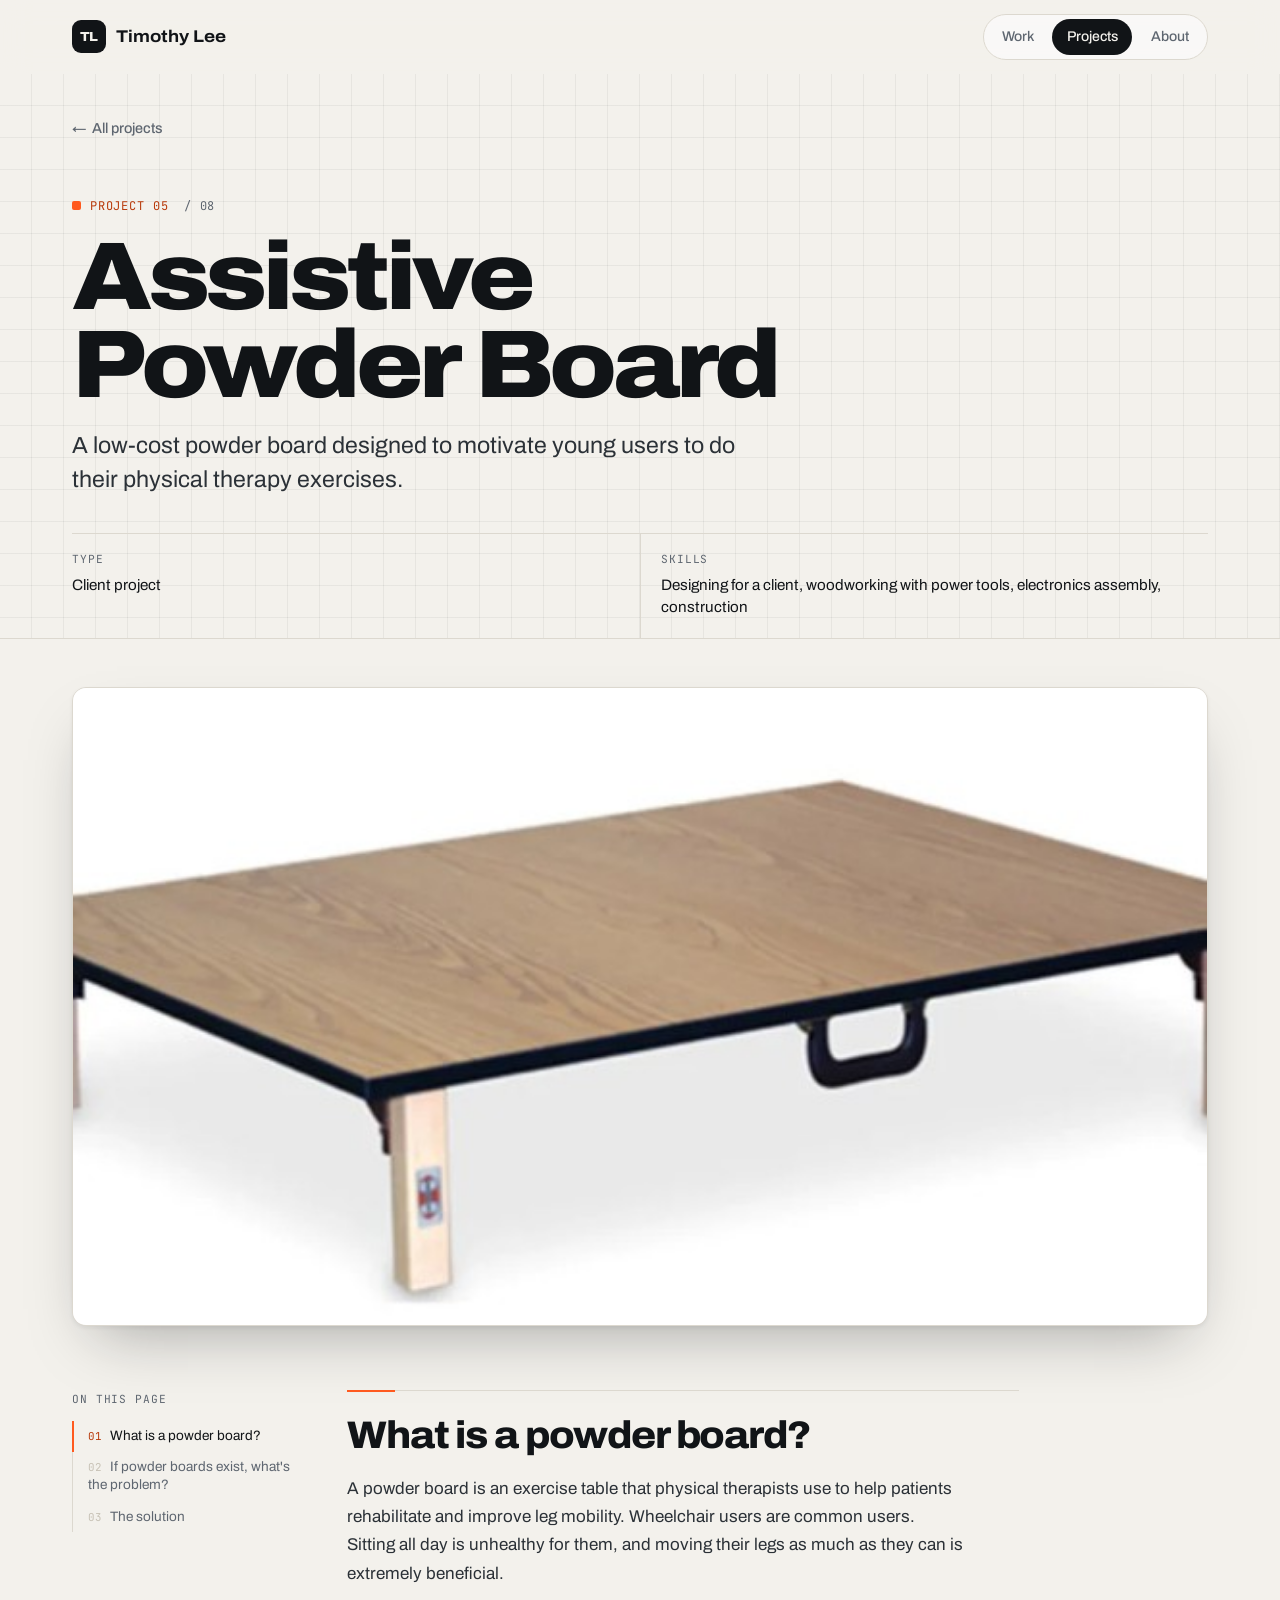
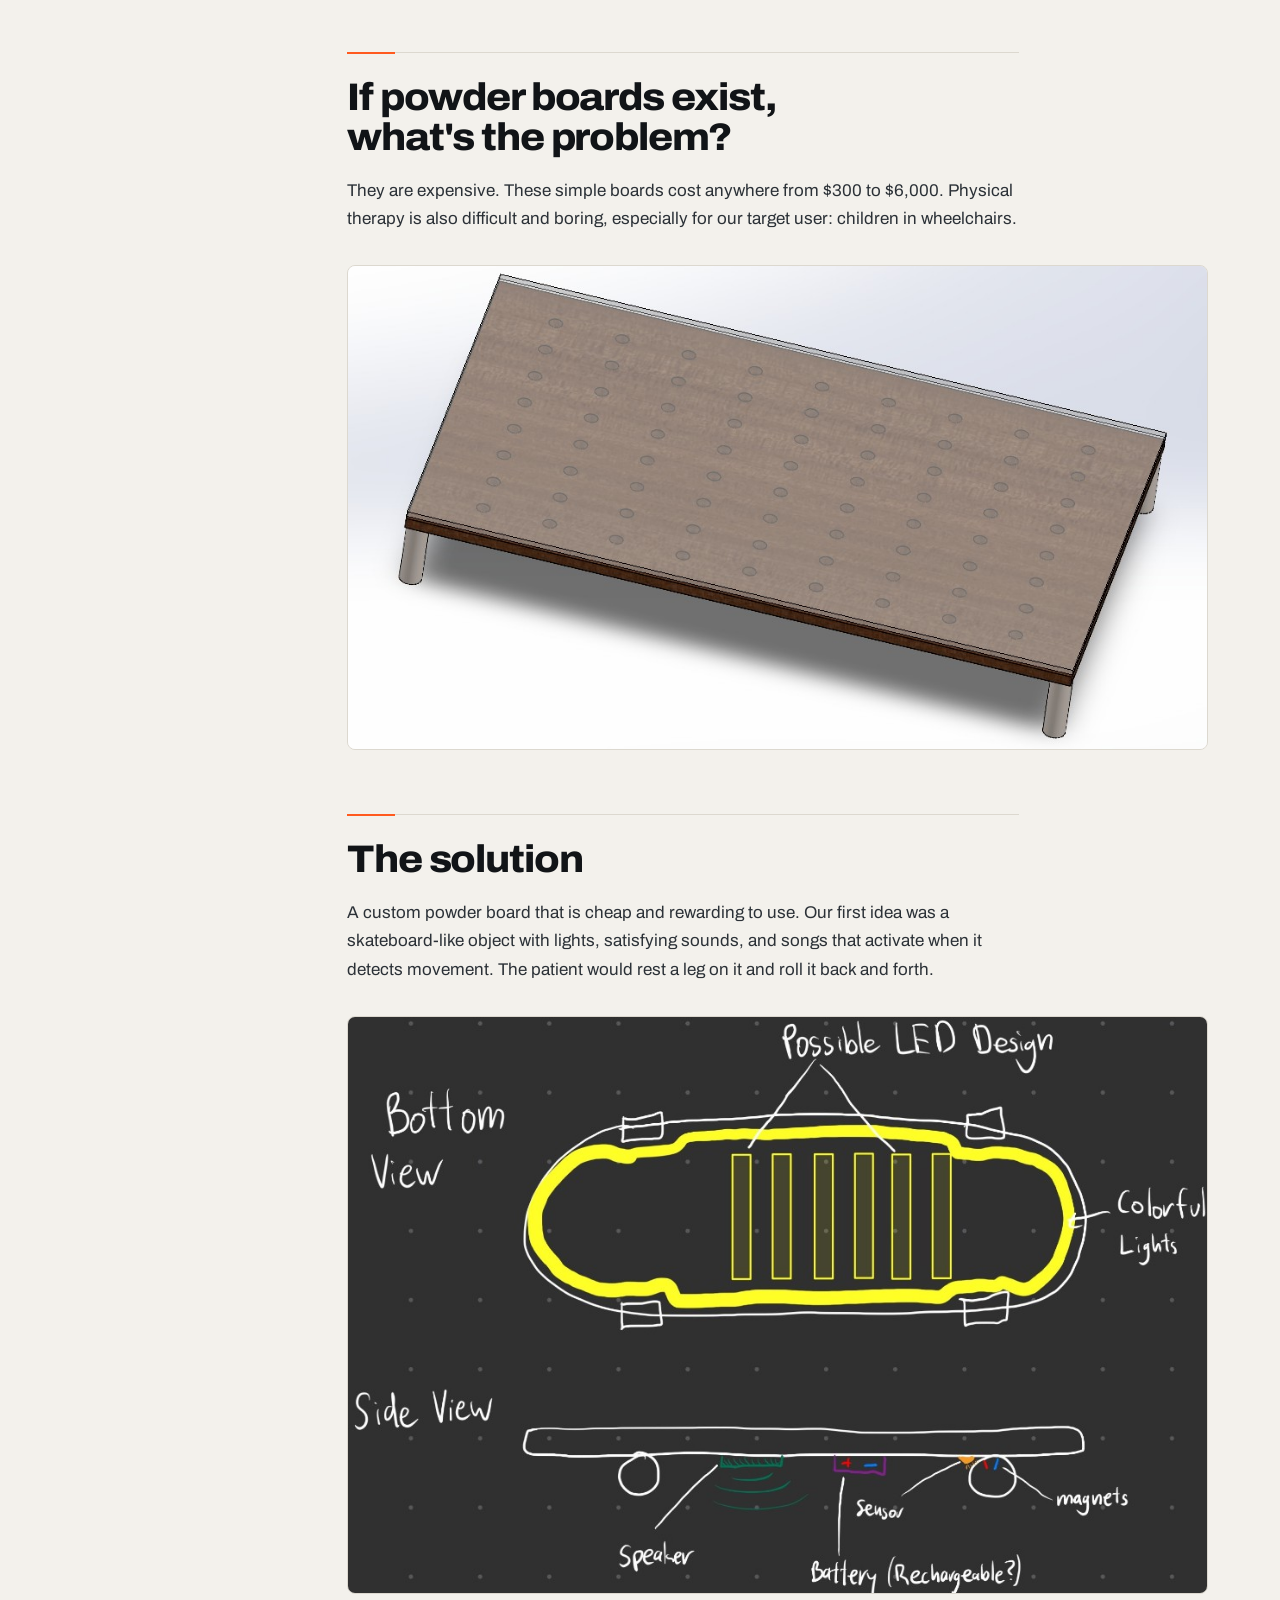
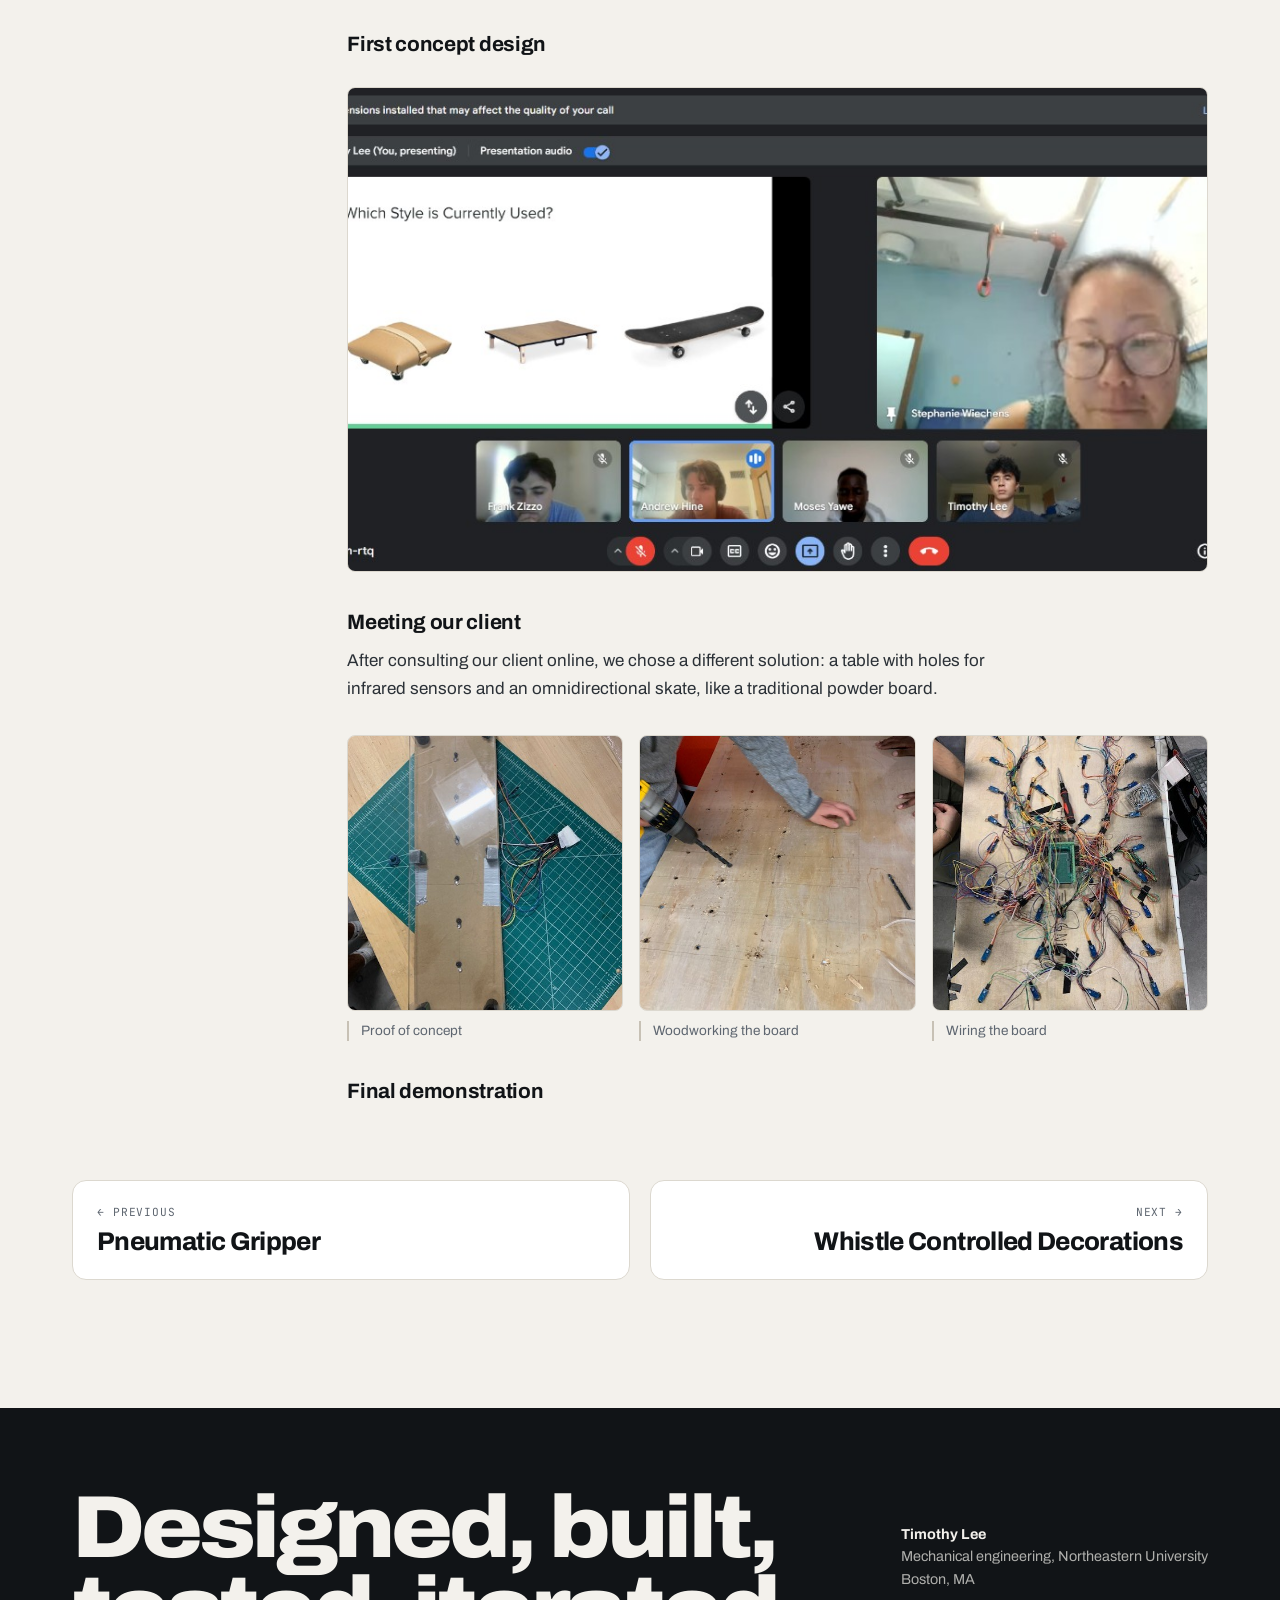
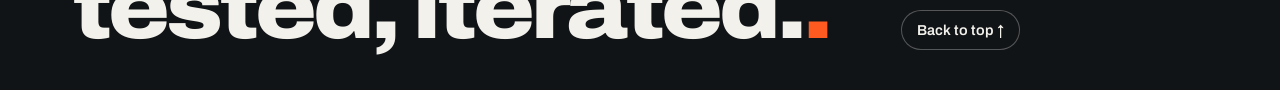
==== commit b6b3bc70: "Add CAS project with ongoing marker Co-Authored-By: Claude Opus 5.5 <noreply@anthropic.com>" ====
--- a/assistive-powder-board.html
+++ b/assistive-powder-board.html
@@ -24,7 +24,7 @@
 <article class="project">
 <header class="proj-head"><div class="wrap">
 <a class="back" href="projects.html"><span aria-hidden="true">←</span> All projects</a>
-<p class="kicker"><span>Project 04</span><span>/ 07</span></p>
+<p class="kicker"><span>Project 05</span><span>/ 08</span></p>
 <h1>Assistive Powder Board</h1>
 <p class="lede">A low-cost powder board designed to motivate young users to do their physical therapy exercises.</p>
 <dl class="meta"><div><dt>Type</dt><dd>Client project</dd></div><div><dt>Skills</dt><dd>Designing for a client, woodworking with power tools, electronics assembly, construction</dd></div></dl>
--- a/style.css
+++ b/style.css
@@ -43,8 +43,8 @@
 .skip:focus{left:.5rem}
 
 .kicker{display:flex;flex-wrap:wrap;gap:.35rem .9rem;margin:0 0 1rem;font-family:var(--mono);font-size:.75rem;letter-spacing:.08em;text-transform:uppercase;color:var(--muted)}
-.kicker span:first-child{color:var(--accent-ink)}
-.kicker span:first-child::before{content:"";display:inline-block;width:.55rem;height:.55rem;margin-right:.55rem;background:var(--accent);border-radius:2px;vertical-align:.02rem}
+.kicker>span:first-child{color:var(--accent-ink)}
+.kicker>span:first-child::before{content:"";display:inline-block;width:.55rem;height:.55rem;margin-right:.55rem;background:var(--accent);border-radius:2px;vertical-align:.02rem}
 
 .tags{display:flex;flex-wrap:wrap;gap:.4rem}
 .tags span{font-family:var(--mono);font-size:.7rem;letter-spacing:.03em;padding:.22rem .55rem;border:1px solid var(--line-2);border-radius:999px;color:var(--ink-2);background:color-mix(in srgb,var(--surface) 60%,transparent)}
@@ -103,15 +103,15 @@
 
 /* ---------- stats ---------- */
 .stats-band{border-bottom:1px solid var(--line)}
-.stats{display:grid;grid-template-columns:repeat(4,1fr);margin:0;padding-block:0}
+.stats{display:grid;grid-template-columns:repeat(3,1fr);margin:0 auto;padding-block:0}
 .stat{padding:1.6rem 1.25rem 1.7rem;border-left:1px solid var(--line)}
 .stat:first-child{border-left:0;padding-left:0}
 .stat dt{font-size:clamp(2rem,3.6vw,2.9rem);font-weight:800;letter-spacing:-.04em;line-height:1;font-variation-settings:"wdth" 108}
-.stat dd{margin:.6rem 0 0;font-size:.88rem;line-height:1.45;color:var(--muted);max-width:15rem}
-@media (max-width:56rem){
-  .stats{grid-template-columns:1fr 1fr}
-  .stat:nth-child(odd){border-left:0;padding-left:0}
-  .stat:nth-child(n+3){border-top:1px solid var(--line)}
+.stat dd{margin:.6rem 0 0;font-size:.88rem;line-height:1.45;color:var(--muted);max-width:19rem}
+@media (max-width:40rem){
+  .stats{grid-template-columns:1fr}
+  .stat{border-left:0;padding-left:0}
+  .stat+.stat{border-top:1px solid var(--line)}
 }
 
 /* ---------- sections ---------- */
@@ -131,6 +131,9 @@
   background-image:linear-gradient(var(--grid) 1px,transparent 1px),linear-gradient(90deg,var(--grid) 1px,transparent 1px);background-size:24px 24px}
 .xp-media img{position:relative;z-index:1;display:block;width:100%;height:100%;object-fit:cover;transition:transform .8s var(--ease)}
 .xp:hover .xp-media img{transform:scale(1.04)}
+.xp-media.logo{background:#fff}
+.xp-media.logo img{object-fit:contain;padding:clamp(1.75rem,5vw,3rem) clamp(2rem,8vw,5rem)}
+.xp-media.logo .xp-mono{display:none}
 .xp-mono{position:absolute;inset:0;display:grid;place-items:center;font-size:clamp(6rem,14vw,10rem);font-weight:900;letter-spacing:-.06em;color:var(--accent);opacity:.9;font-variation-settings:"wdth" 125}
 .xp-body{display:flex;flex-direction:column;gap:.6rem;padding:1.5rem 1.5rem 1.6rem;flex:1}
 .xp-t{font-size:clamp(1.8rem,3.4vw,2.5rem);font-weight:800;letter-spacing:-.035em;line-height:1;font-variation-settings:"wdth" 106}
@@ -144,9 +147,17 @@
 .cards{display:grid;grid-template-columns:repeat(6,1fr);gap:1.25rem}
 .card{grid-column:span 2;display:flex;flex-direction:column;color:inherit;text-decoration:none;background:var(--surface);border:1px solid var(--line);border-radius:var(--r);overflow:hidden;
   transition:transform .35s var(--ease),box-shadow .35s var(--ease),border-color .35s}
-.card:nth-child(1),.card:nth-child(2),.card:nth-child(6),.card:nth-child(7){grid-column:span 3}
+.card:nth-child(1),.card:nth-child(2){grid-column:span 3}
 .card:hover{transform:translateY(-4px);box-shadow:var(--shadow-lg);border-color:var(--line-2)}
-.card-media{display:block;aspect-ratio:16/10;overflow:hidden;background:var(--sunk);border-bottom:1px solid var(--line)}
+.card-media{position:relative;display:block;aspect-ratio:16/10;overflow:hidden;background:var(--sunk);border-bottom:1px solid var(--line);
+  background-image:linear-gradient(var(--grid) 1px,transparent 1px),linear-gradient(90deg,var(--grid) 1px,transparent 1px);background-size:24px 24px}
+.badge{display:inline-flex;align-items:center;gap:.45rem;padding:.3rem .7rem .3rem .6rem;border-radius:999px;background:var(--accent);color:var(--on-accent);
+  font-family:var(--mono);font-size:.68rem;font-weight:500;letter-spacing:.08em;text-transform:uppercase;line-height:1.2}
+.card-media .badge{position:absolute;top:.75rem;left:.75rem;z-index:1;box-shadow:var(--shadow)}
+.kicker .badge{margin-left:.35rem;translate:0 -.1rem}
+.pulse{position:relative;width:.45rem;height:.45rem;border-radius:999px;background:currentColor}
+.pulse::after{content:"";position:absolute;inset:0;border-radius:inherit;background:currentColor;animation:pulse 1.8s ease-out infinite}
+@keyframes pulse{from{transform:scale(1);opacity:.7}to{transform:scale(3);opacity:0}}
 .card-media img{display:block;width:100%;height:100%;object-fit:cover;transition:transform .8s var(--ease)}
 .card:hover .card-media img{transform:scale(1.05)}
 .card-body{display:flex;flex-direction:column;gap:.5rem;padding:1.15rem 1.25rem 1.35rem;flex:1}
@@ -228,6 +239,9 @@
 figcaption{font-size:.85rem;line-height:1.45;color:var(--muted);margin-top:.65rem;max-width:42rem;padding-left:.75rem;border-left:2px solid var(--line-2)}
 .gallery{display:grid;gap:1.25rem 1rem;margin:2rem 0;align-items:start}
 .gallery figure{margin:0}
+.loop video{display:block;width:100%;height:auto;aspect-ratio:1;object-fit:cover;border-radius:var(--r-sm);background:#0b0d10;border:1px solid var(--line)}
+.prose>.loop:first-child{margin-top:0}
+.prose>.loop video{aspect-ratio:16/10}
 .gallery.g2{grid-template-columns:1fr 1fr}
 .gallery.g3{grid-template-columns:repeat(auto-fill,minmax(14rem,1fr))}
 @media (max-width:36rem){.gallery.g2,.gallery.g3{grid-template-columns:1fr}}
@@ -237,6 +251,10 @@
   color:var(--muted);font-family:var(--mono);font-size:.75rem;text-align:center;padding:1rem;
   background-image:repeating-linear-gradient(-45deg,transparent 0 10px,var(--grid) 10px 11px)}
 .missing strong{font-family:var(--sans);font-size:.9rem;color:var(--ink-2)}
+.missing.pending{gap:.6rem;border-style:solid;border-color:var(--line);background-color:var(--surface)}
+.pending-icon{width:1.6rem;height:1.6rem;border-radius:999px;border:1.5px solid var(--accent);position:relative}
+.pending-icon::before{content:"";position:absolute;left:50%;top:50%;width:1.5px;height:.5rem;background:var(--accent);transform-origin:50% 100%;translate:-50% -100%}
+.pending-icon::after{content:"";position:absolute;left:50%;top:50%;width:.4rem;height:1.5px;background:var(--accent);translate:0 -50%}
 .draft{display:none}
 .show-drafts .draft{display:block;font-family:var(--mono);font-size:.85rem;color:var(--accent-ink);background:var(--accent-soft);padding:.6rem .8rem;border-radius:var(--r-sm)}
 
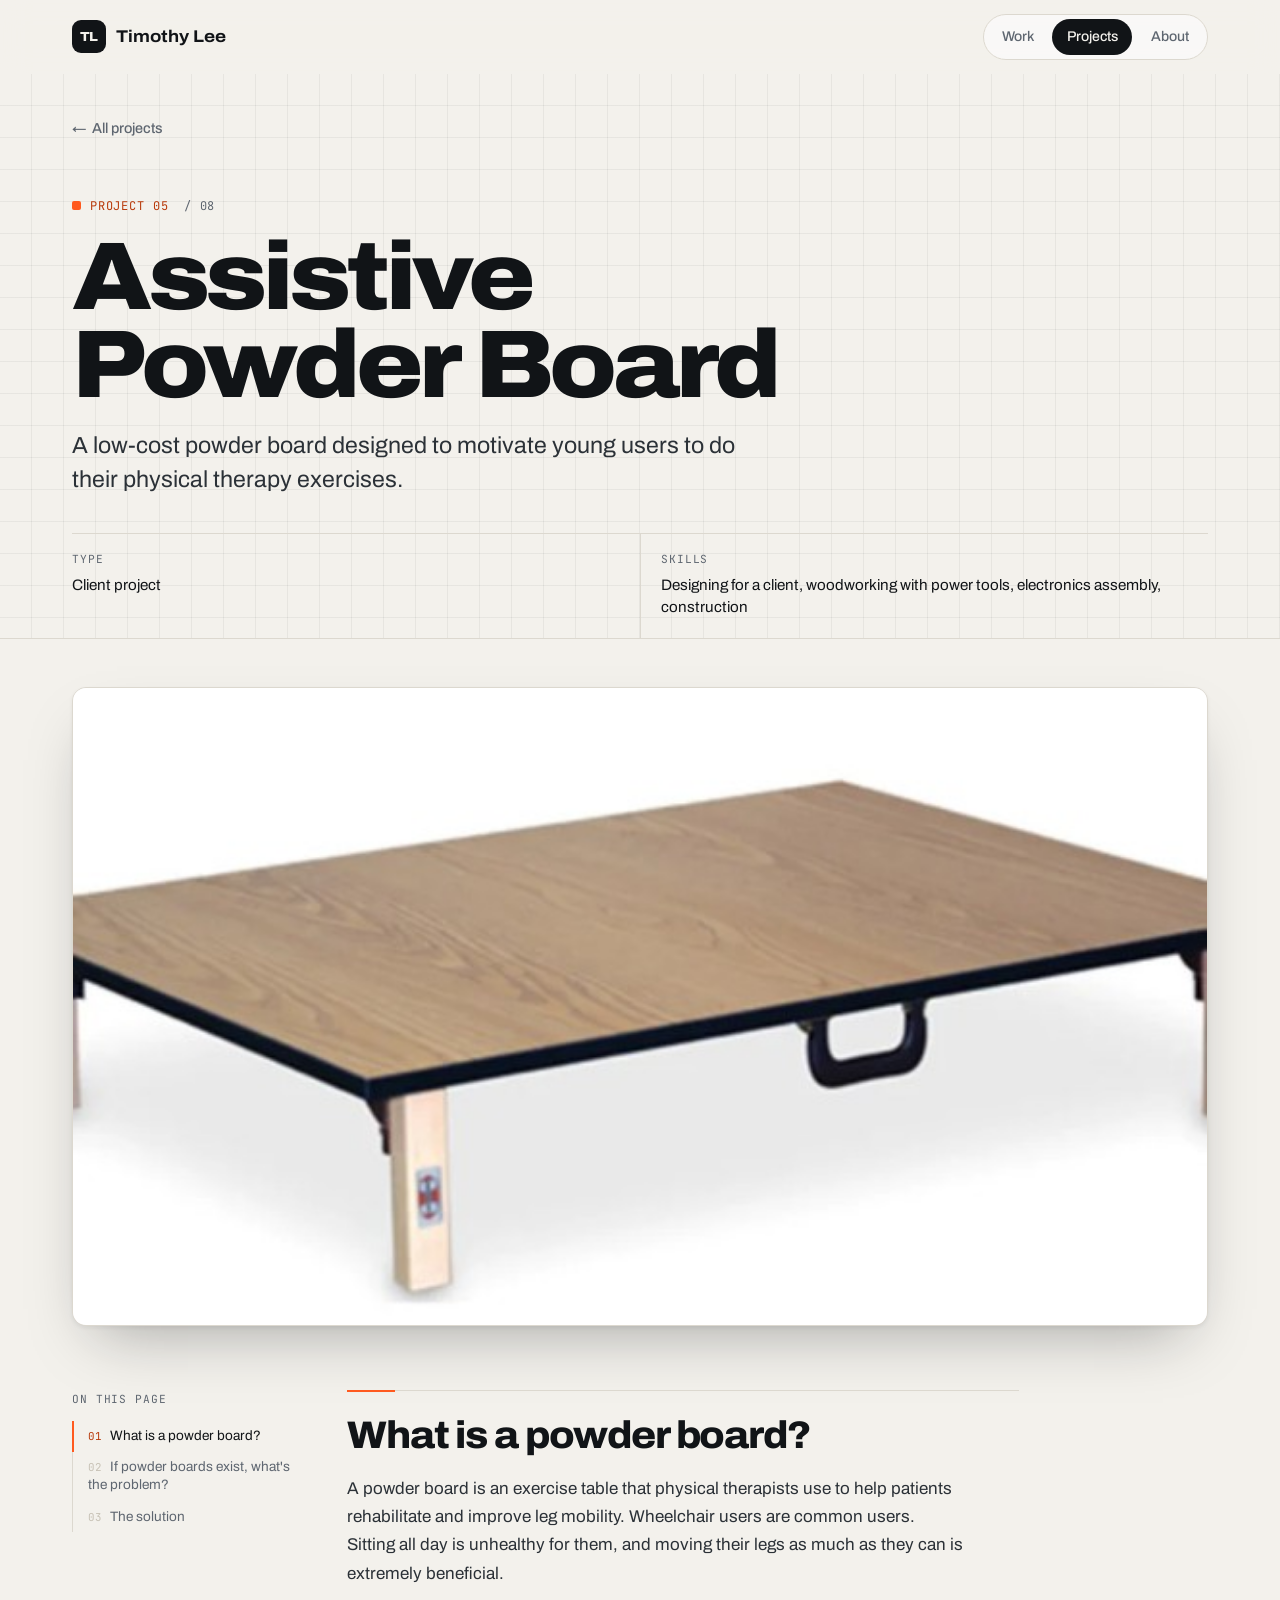
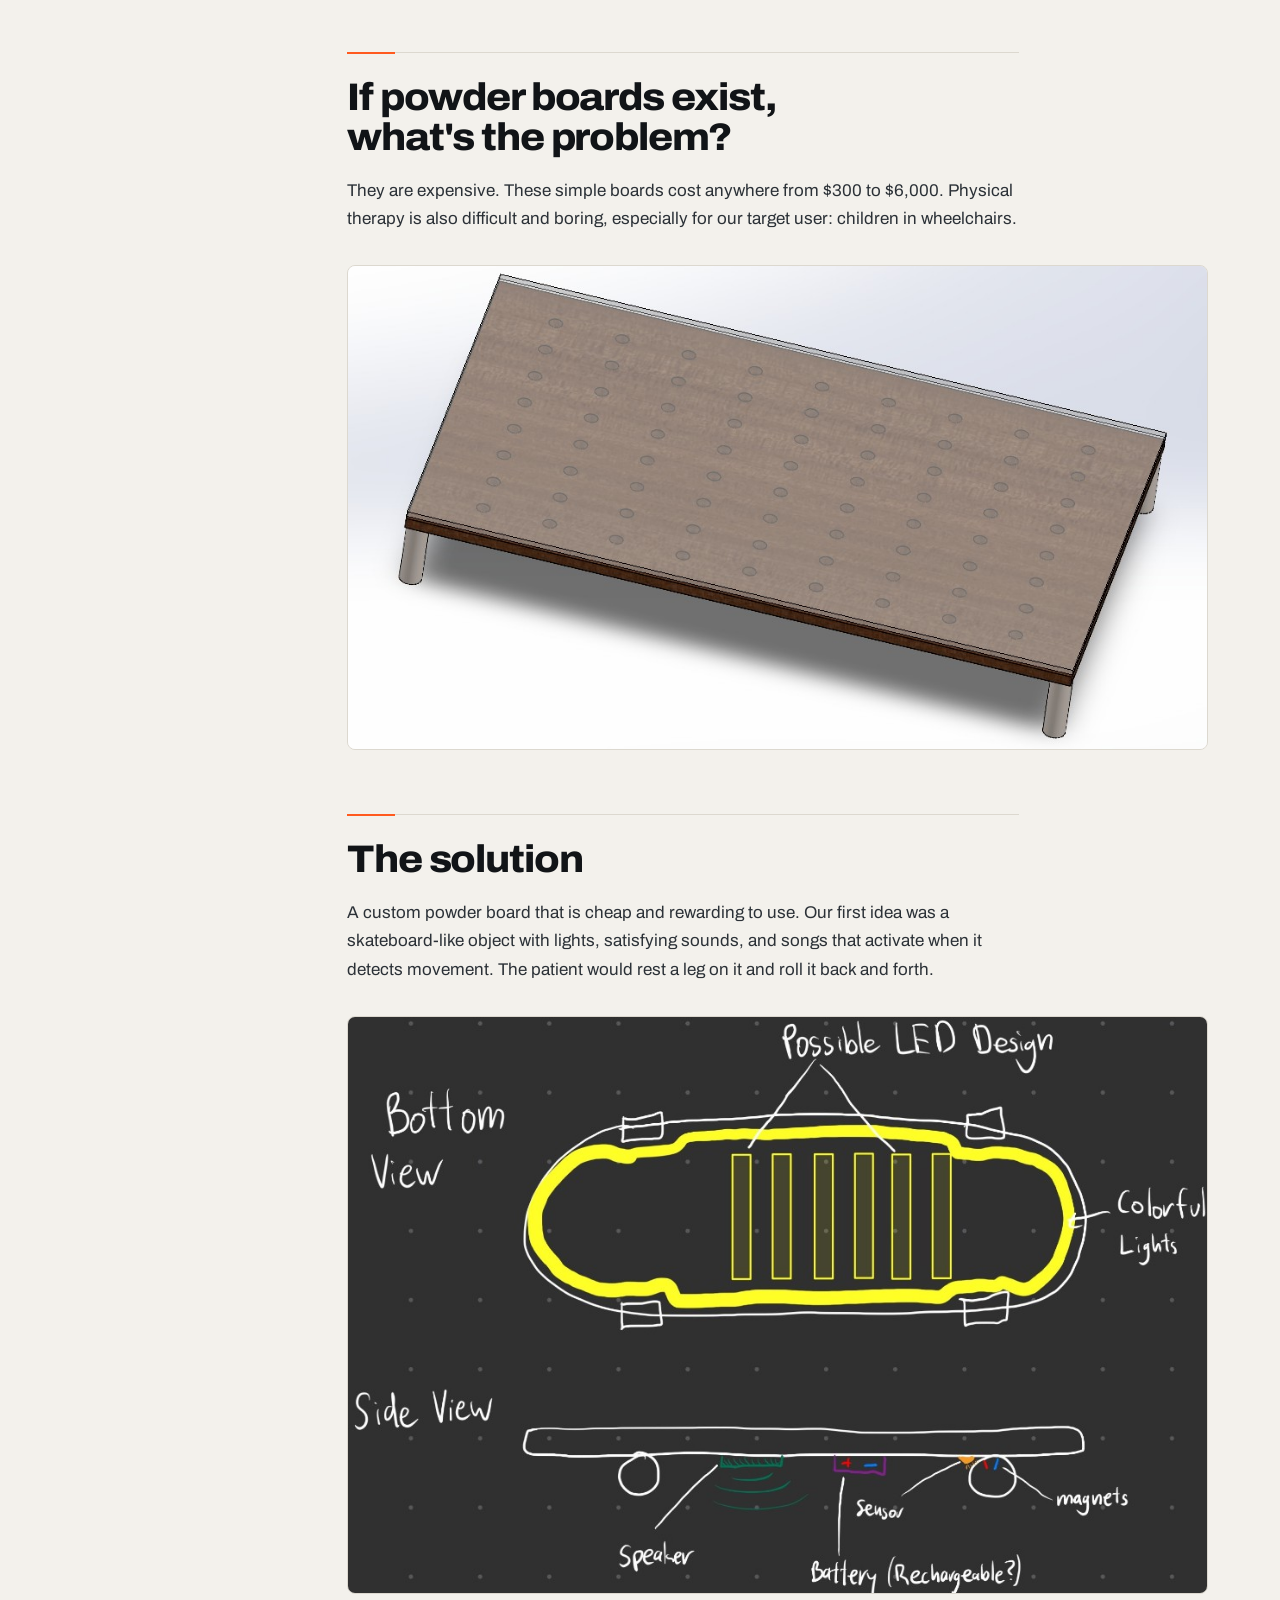
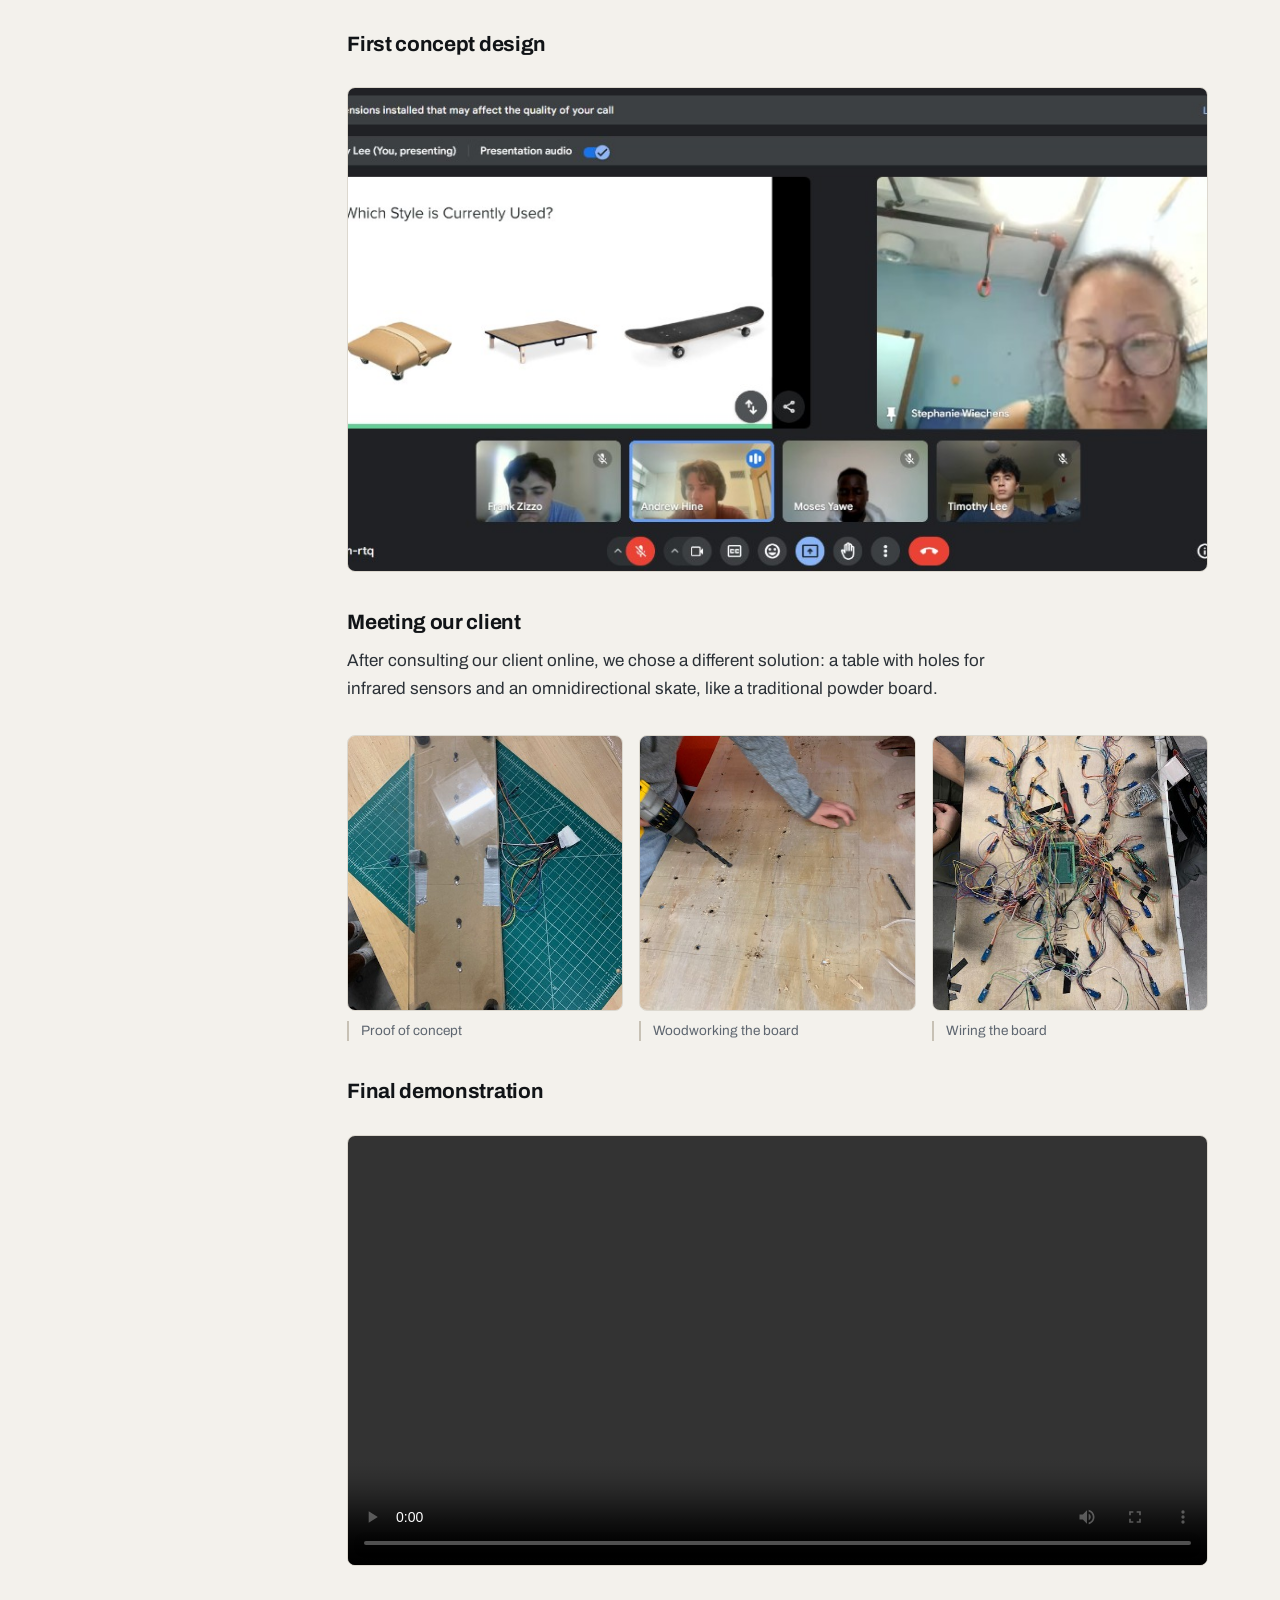
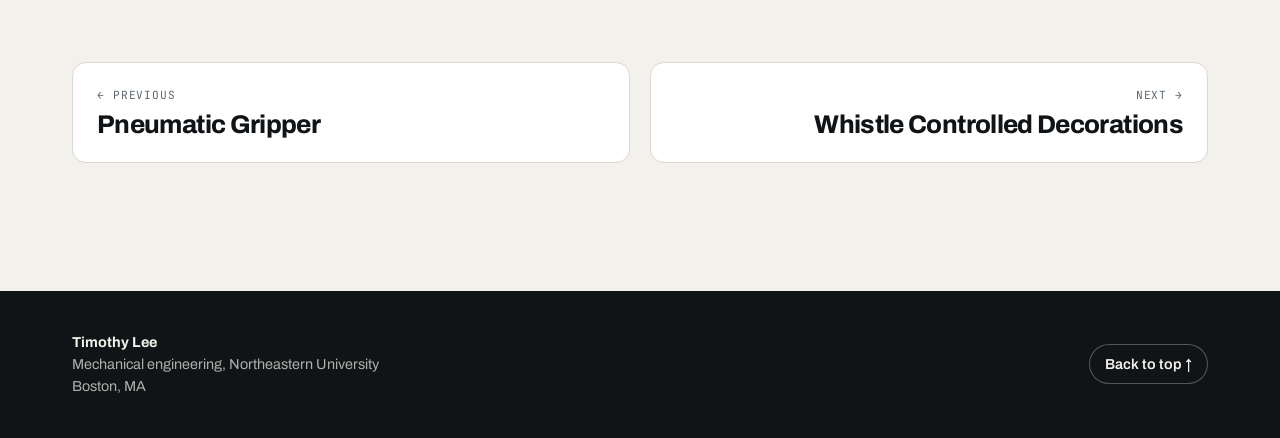
==== commit a5158c63: "Remove footer tagline Co-Authored-By: Claude Opus 5.5 <noreply@anthropic.com>" ====
--- a/assistive-powder-board.html
+++ b/assistive-powder-board.html
@@ -54,7 +54,6 @@
 </article>
 </main>
 <footer class="foot"><div class="wrap foot-in">
-  <p class="foot-big">Designed, built,<br>tested, iterated.</p>
   <div class="foot-meta">
     <p><strong>Timothy Lee</strong><br>Mechanical engineering, Northeastern University<br>Boston, MA</p>
     <a class="totop" href="#top">Back to top <span aria-hidden="true">↑</span></a>
--- a/style.css
+++ b/style.css
@@ -272,10 +272,8 @@
 
 /* ---------- footer ---------- */
 .foot{margin-top:clamp(4rem,9vw,7rem);background:var(--foot-bg);color:var(--foot-ink)}
-.foot-in{display:flex;flex-wrap:wrap;align-items:flex-end;justify-content:space-between;gap:2rem;padding-block:clamp(3rem,7vw,5rem) 2.5rem}
-.foot-big{margin:0;font-size:clamp(2.4rem,7vw,5.5rem);font-weight:850;letter-spacing:-.045em;line-height:.92;font-variation-settings:"wdth" 110}
-.foot-big::after{content:".";color:var(--accent)}
-.foot-meta{display:flex;flex-direction:column;align-items:flex-start;gap:1.25rem;font-size:.9rem;line-height:1.55;color:color-mix(in srgb,var(--foot-ink) 70%,var(--foot-bg))}
+.foot-in{padding-block:2.5rem}
+.foot-meta{display:flex;flex-wrap:wrap;align-items:center;justify-content:space-between;gap:1.25rem 2rem;font-size:.9rem;line-height:1.55;color:color-mix(in srgb,var(--foot-ink) 70%,var(--foot-bg))}
 .foot-meta p{margin:0}
 .foot-meta strong{color:var(--foot-ink)}
 .totop{color:var(--foot-ink);font-weight:600;text-decoration:none;padding:.55rem 1rem;border-radius:999px;box-shadow:inset 0 0 0 1px color-mix(in srgb,var(--foot-ink) 30%,var(--foot-bg))}
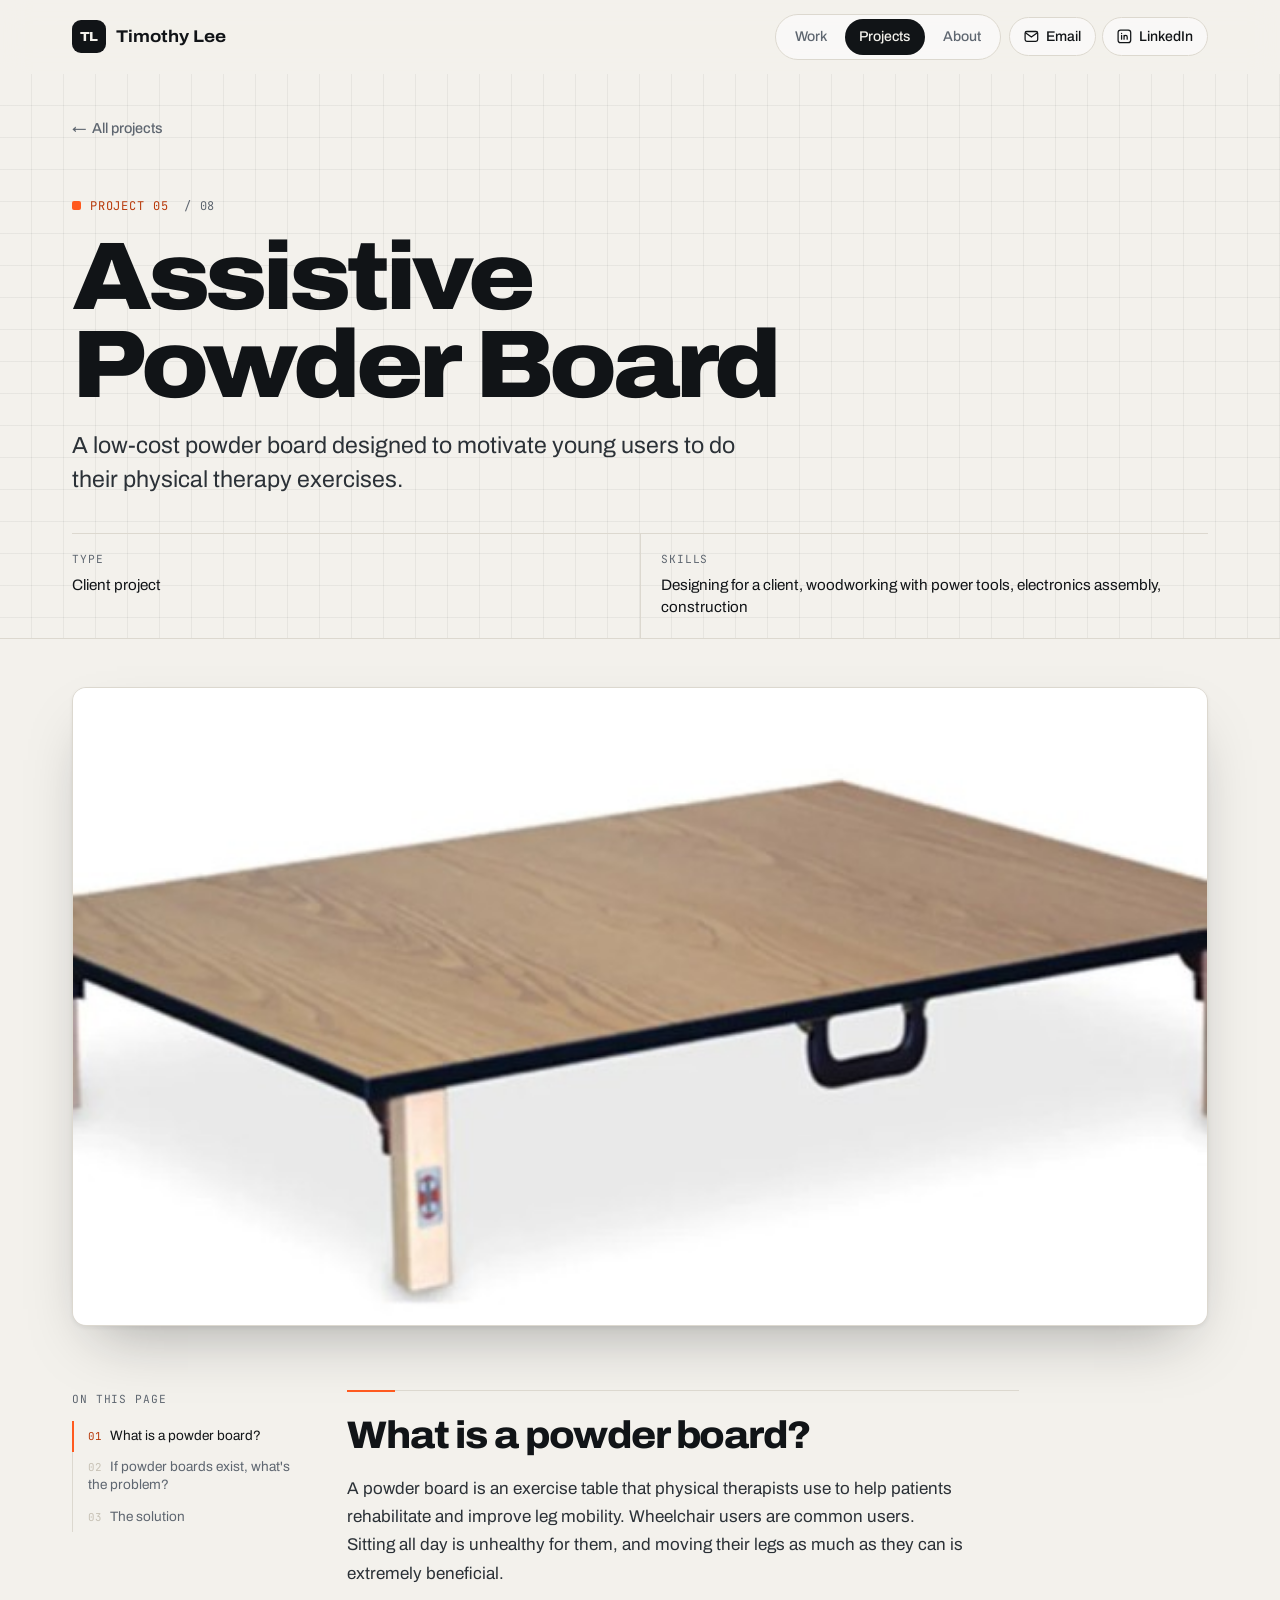
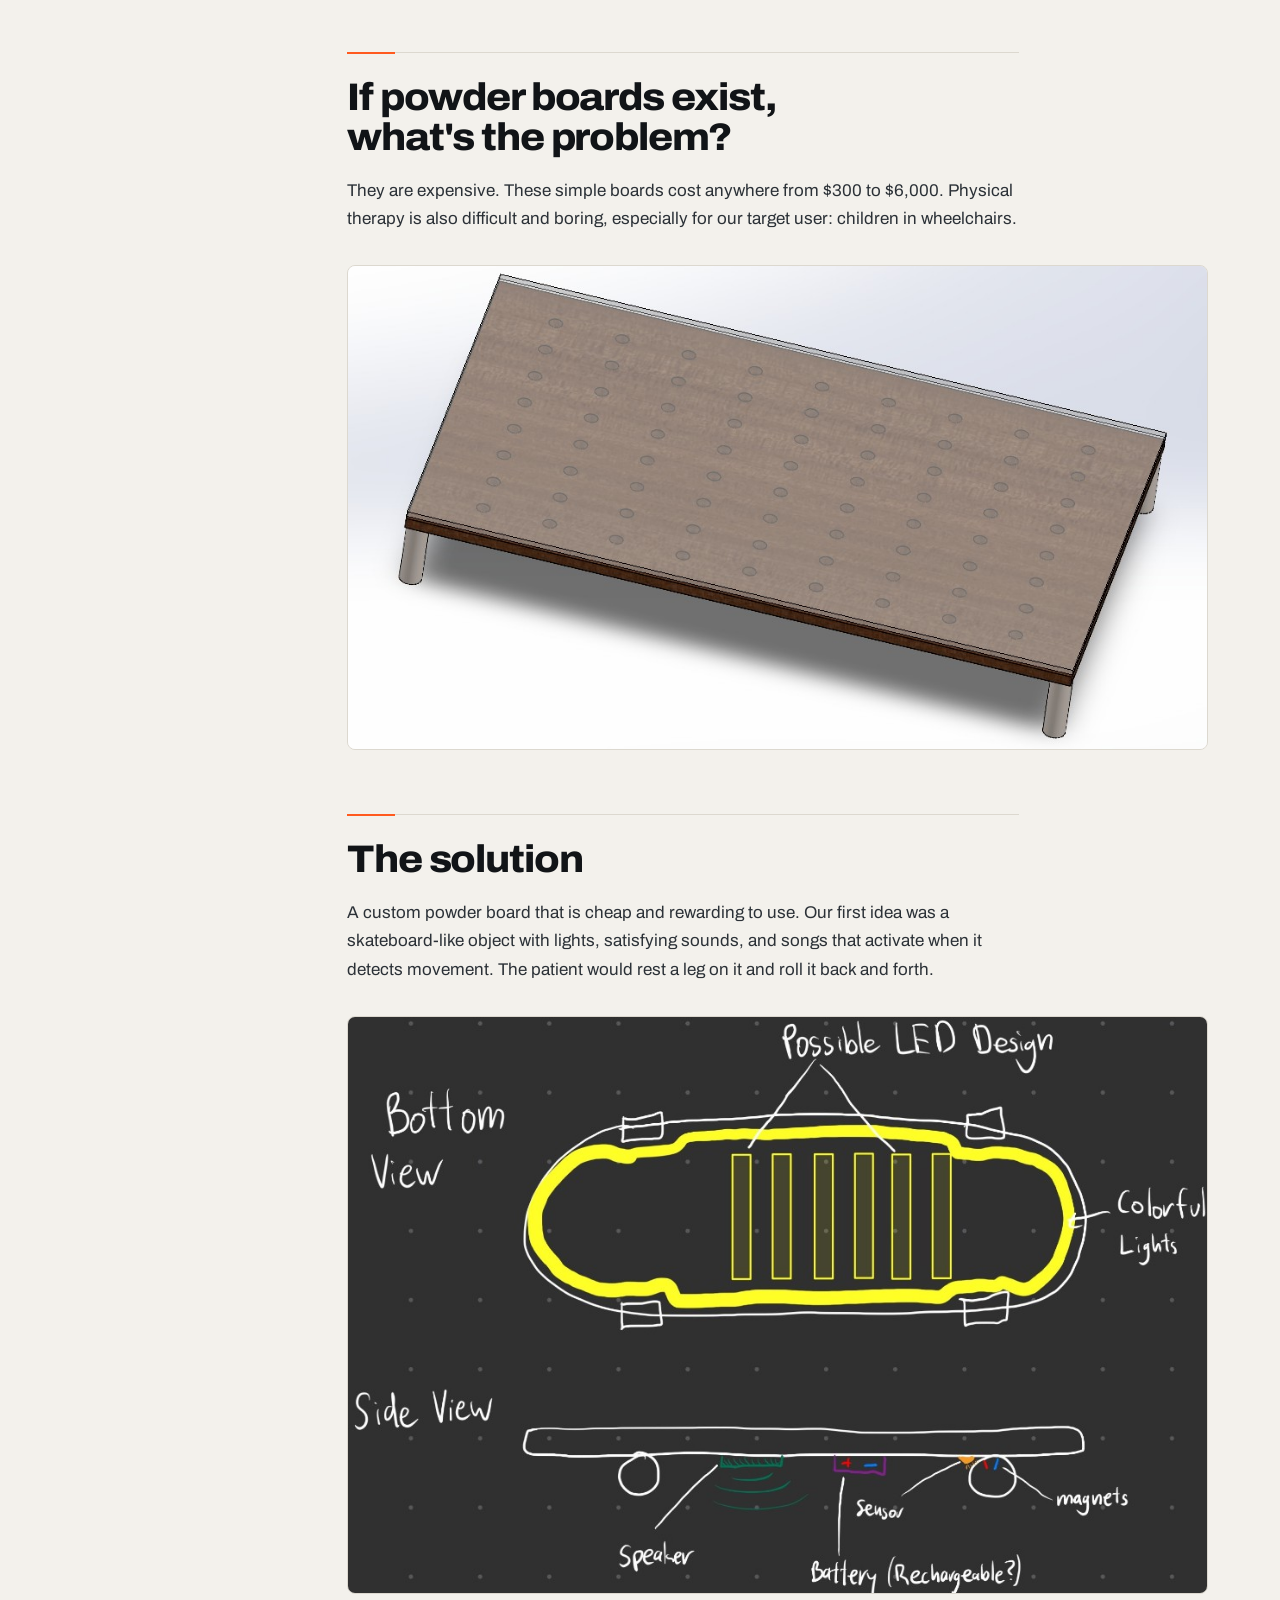
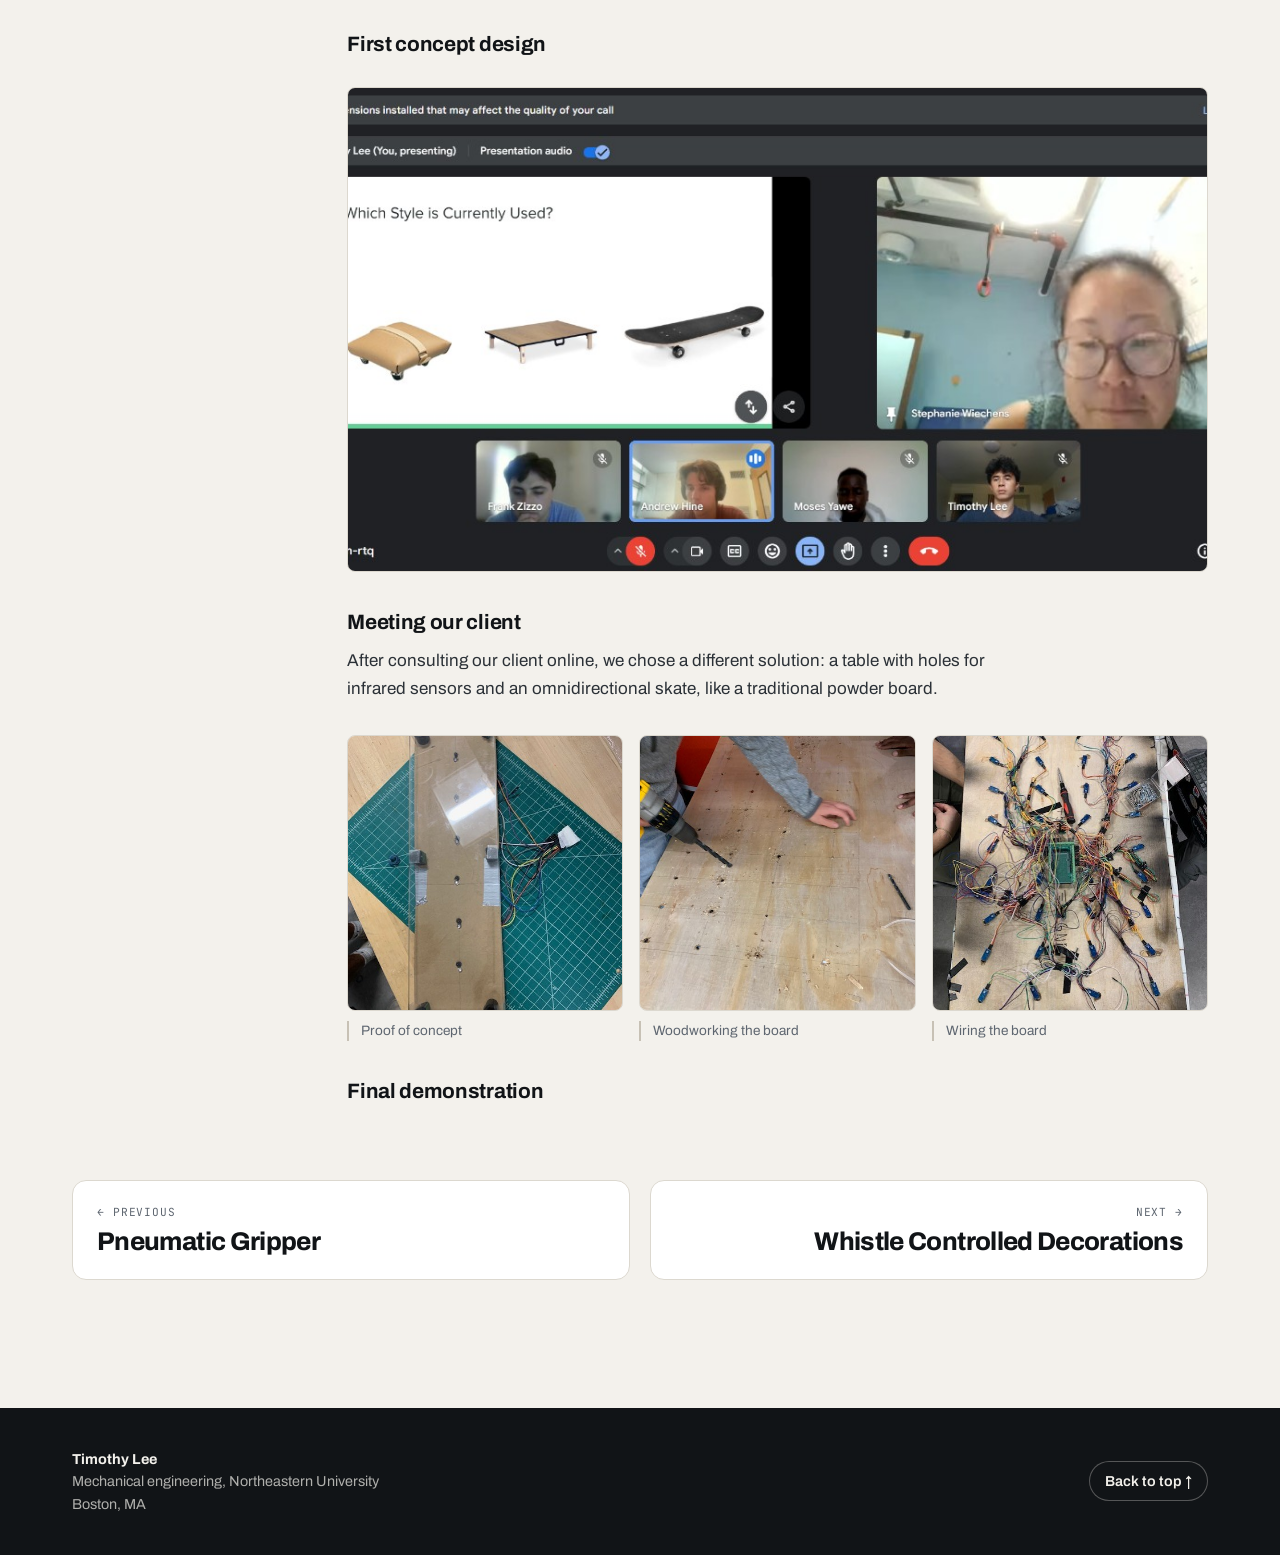
==== commit 04723ba5: "Add email and LinkedIn to header, portrait spot in About Co-Authored-By: Claude Opus 5.5 <noreply@an" ====
--- a/assistive-powder-board.html
+++ b/assistive-powder-board.html
@@ -18,7 +18,7 @@
 <a class="skip" href="#main">Skip to content</a>
 <header class="top"><div class="top-in">
   <a class="brand" href="index.html"><span class="mark" aria-hidden="true">TL</span><span class="brand-name">Timothy Lee</span></a>
-  <nav aria-label="Main"><a href="index.html#work">Work</a><a href="projects.html" aria-current="page">Projects</a><a href="index.html#about">About</a></nav>
+  <div class="top-right"><nav aria-label="Main"><a href="index.html#work">Work</a><a href="projects.html" aria-current="page">Projects</a><a href="index.html#about">About</a></nav><span class="contact"><a href="mailto:lee.tim@northeastern.edu" title="lee.tim@northeastern.edu"><svg viewBox="0 0 24 24" aria-hidden="true"><rect x="3" y="5" width="18" height="14" rx="2.5"/><path d="m4 7 8 6 8-6"/></svg><span class="c-label">Email</span></a><a href="https://www.linkedin.com/in/timothy-lee-6a5a56290/" target="_blank" rel="noopener"><svg viewBox="0 0 24 24" aria-hidden="true"><rect x="3" y="3" width="18" height="18" rx="3.5"/><path d="M8 10.5V16M8 7.75v.01M11.5 16v-5.5M11.5 13c0-1.6 1-2.6 2.4-2.6 1.4 0 2.1.9 2.1 2.6V16"/></svg><span class="c-label">LinkedIn</span></a></span></div>
 </div></header>
 <main id="main">
 <article class="project">
--- a/style.css
+++ b/style.css
@@ -59,6 +59,14 @@
 .mark{display:grid;place-items:center;width:2.1rem;height:2.1rem;border-radius:9px;background:var(--ink);color:var(--bg);
   font-size:.82rem;font-weight:800;letter-spacing:-.02em;transition:background .25s var(--ease),transform .25s var(--ease)}
 .brand:hover .mark{background:var(--accent);color:var(--on-accent);transform:rotate(-8deg)}
+.top-right{display:flex;align-items:center;gap:.5rem}
+.contact{display:flex;gap:.35rem}
+.contact a{display:inline-flex;align-items:center;gap:.4rem;height:2.4rem;padding:0 .85rem;border:1px solid var(--line);border-radius:999px;color:var(--ink);text-decoration:none;font-size:.88rem;font-weight:500;
+  background:color-mix(in srgb,var(--surface) 55%,transparent);transition:background .15s,border-color .15s,color .15s}
+.contact a:hover{background:var(--accent);border-color:var(--accent);color:var(--on-accent)}
+.contact svg{width:1.05rem;height:1.05rem;fill:none;stroke:currentColor;stroke-width:1.8;stroke-linecap:round;stroke-linejoin:round}
+@media (max-width:52rem){.contact .c-label{display:none}.contact a{width:2.4rem;padding:0;justify-content:center}}
+@media (max-width:30rem){.top-right{gap:.3rem}.contact{gap:.25rem}.contact a{width:2.2rem;height:2.2rem}}
 nav[aria-label="Main"]{display:flex;gap:.25rem;padding:.25rem;border:1px solid var(--line);border-radius:999px;background:color-mix(in srgb,var(--surface) 55%,transparent)}
 nav[aria-label="Main"] a{font-size:.88rem;font-weight:500;color:var(--muted);text-decoration:none;padding:.4rem .9rem;border-radius:999px;transition:color .15s,background .15s}
 nav[aria-label="Main"] a:hover{color:var(--ink);background:var(--sunk)}
@@ -170,7 +178,12 @@
 
 /* ---------- about ---------- */
 .about{padding-bottom:1rem}
-.about-body{max-width:46rem;margin-left:auto}
+.about-grid{display:flex;gap:clamp(2rem,5vw,4.5rem);align-items:flex-start}
+.portrait{flex:0 0 clamp(14rem,26vw,20rem);margin:0;position:sticky;top:6rem}
+.portrait img{display:block;width:100%;aspect-ratio:4/5;object-fit:cover;border-radius:var(--r);border:1px solid var(--line);box-shadow:var(--shadow-lg);background:var(--sunk)}
+.portrait .missing{aspect-ratio:4/5}
+.about-body{flex:1;max-width:46rem;margin-left:auto}
+@media (max-width:48rem){.about-grid{flex-direction:column}.portrait{position:static;flex:none;width:min(100%,18rem)}}
 .about-body p{margin:0 0 1.1rem;color:var(--ink-2)}
 .about-lead{font-size:clamp(1.35rem,2.6vw,1.8rem);line-height:1.3;letter-spacing:-.015em;color:var(--ink) !important;font-weight:500}
 .facts{margin:2.25rem 0 0;border-top:1px solid var(--line)}
